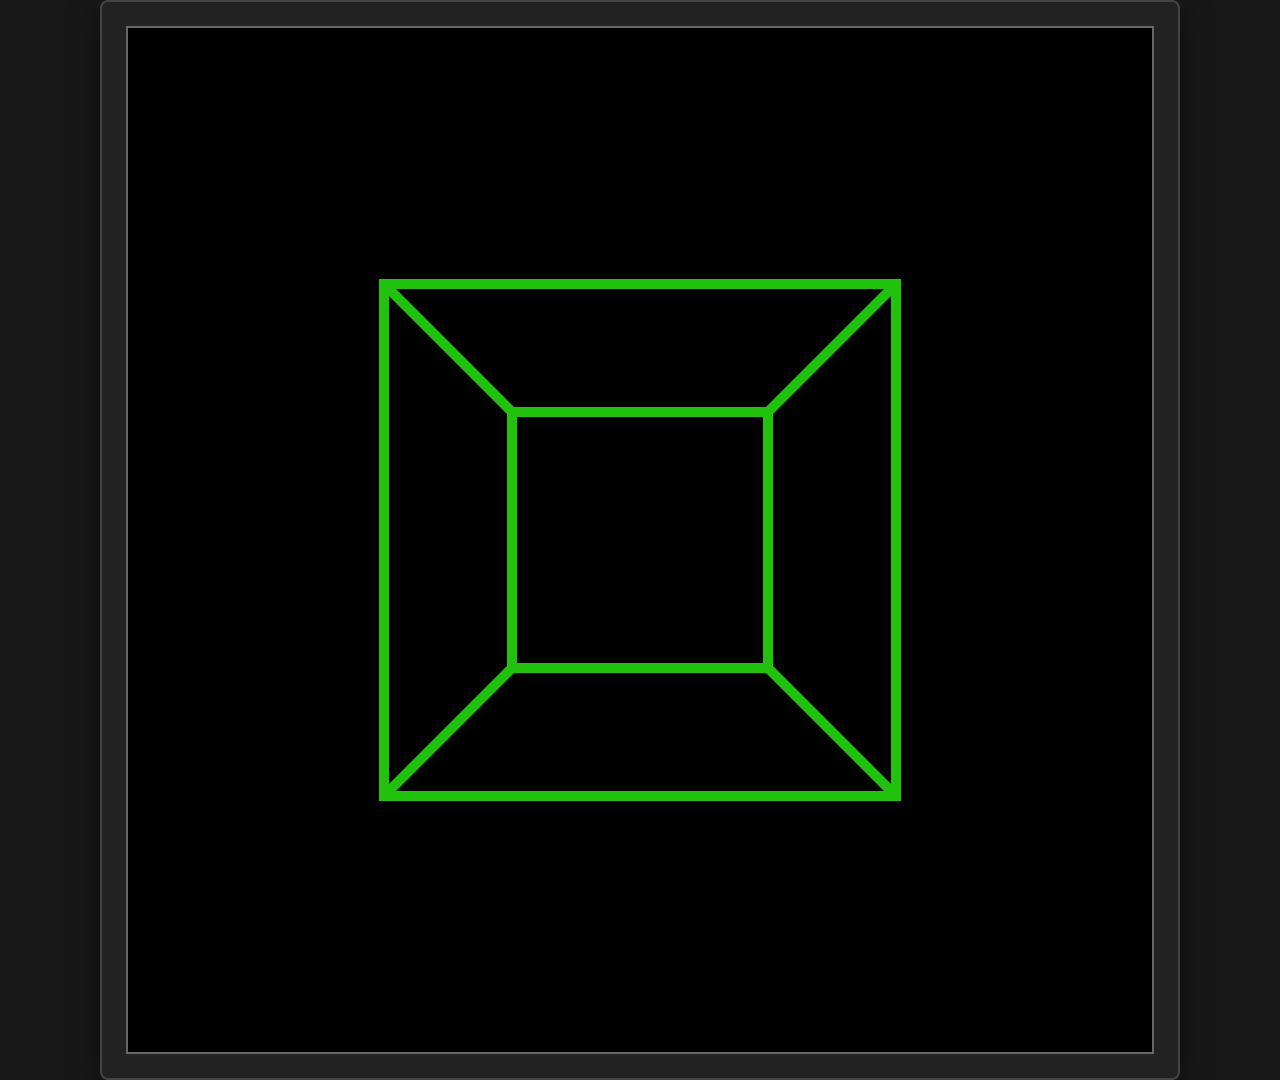
==== public/main_page.html @ 079436c6 "there you have it, a cube!" ====
<!DOCTYPE html>
<html lang="en">

<head>
    <meta charset="UTF-8">
    <meta name="viewport" content="width=device-width, initial-scale=1.0">

    <title>Wireframe Renderer</title>

    <style>
        body {
            margin: 0;
            min-height: 100vh;

            display: flex;
            justify-content: center;
            align-items: center;

            background: #181818;

            font-family: monospace;
        }

        .container {
            padding: 24px;

            background: #222;
            border: 2px solid #444;
            border-radius: 8px;

            box-shadow: 0 8px 30px rgba(0, 0, 0, 0.5);
        }

        canvas {
            display: block;

            background: #000;

            border: 2px solid #666;

            image-rendering: pixelated;
        }
    </style>
</head>

<body>

    <div class="container">
        <canvas id="canvas" width="512" height="512"></canvas>
    </div>

    <script src="renderer.js"></script>
    <script src="renderer_interface.js"></script>

</body>

</html>
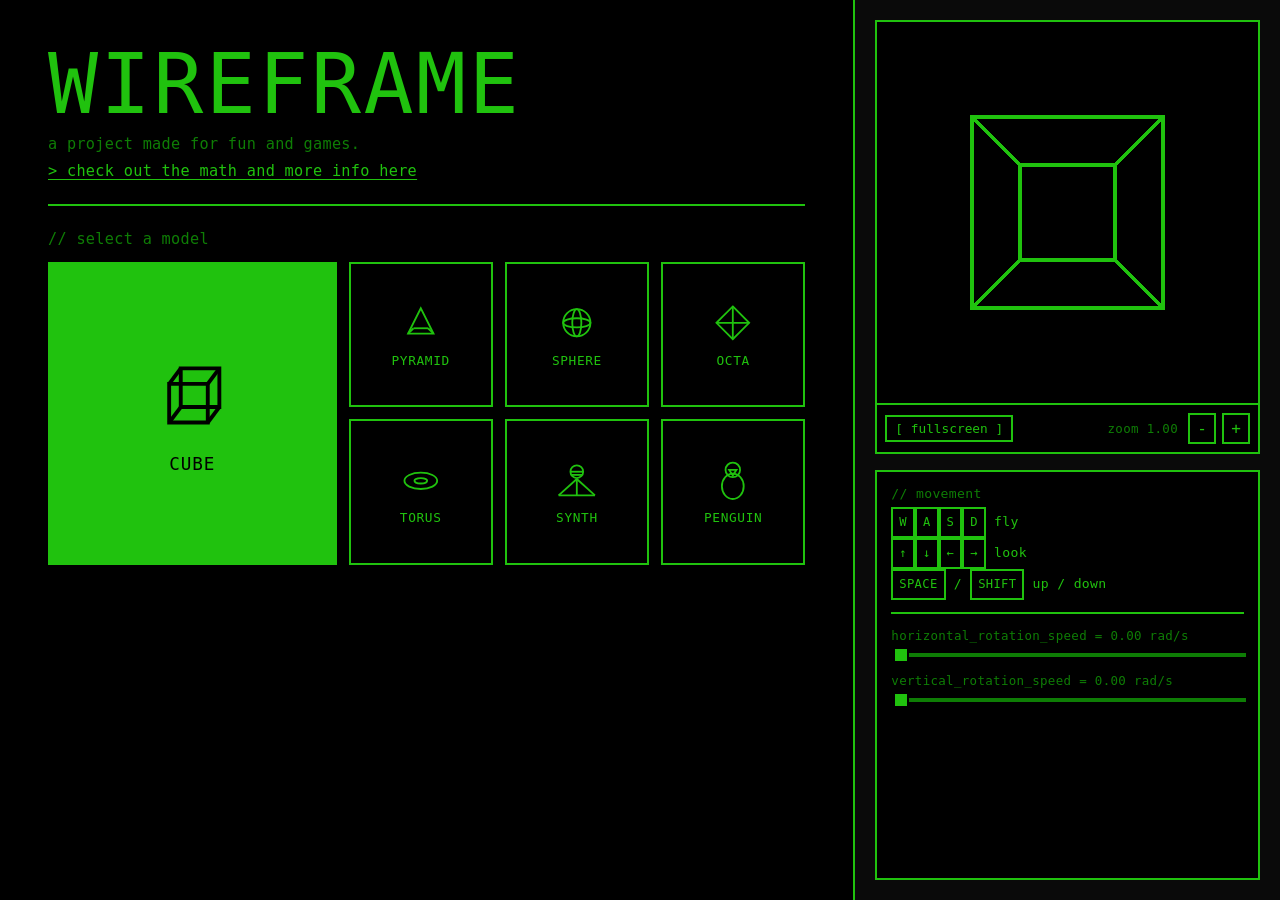
==== commit 7d12b10b: "redesigned main page, thank you mr claude!" ====
--- a/public/main_page.html
+++ b/public/main_page.html
@@ -4,50 +4,175 @@
 <head>
     <meta charset="UTF-8">
     <meta name="viewport" content="width=device-width, initial-scale=1.0">
-
     <title>Wireframe Renderer</title>
 
-    <style>
-        body {
-            margin: 0;
-            min-height: 100vh;
-
-            display: flex;
-            justify-content: center;
-            align-items: center;
-
-            background: #181818;
-
-            font-family: monospace;
-        }
-
-        .container {
-            padding: 24px;
-
-            background: #222;
-            border: 2px solid #444;
-            border-radius: 8px;
-
-            box-shadow: 0 8px 30px rgba(0, 0, 0, 0.5);
-        }
-
-        canvas {
-            display: block;
-
-            background: #000;
-
-            border: 2px solid #666;
-
-            image-rendering: pixelated;
-        }
-    </style>
+    <link rel="stylesheet" href="style.css">
 </head>
 
 <body>
 
-    <div class="container">
-        <canvas id="canvas" width="512" height="512"></canvas>
+    <div class="app">
+
+        <!-- ============================================ -->
+        <!-- INFO COLUMN (~2/3 width)                      -->
+        <!-- ============================================ -->
+
+        <section class="info">
+
+            <header class="brand">
+                <h1 class="brand__title">WIREFRAME</h1>
+                <p class="brand__byline">a project made for fun and games.</p>
+                <a class="brand__link" href="#" target="_blank" rel="noopener noreferrer">
+                    &gt; check out the math and more info here
+                </a>
+            </header>
+
+            <div class="rule"></div>
+
+            <nav class="gallery" aria-label="Model selector">
+
+                <p class="gallery__label">// select a model</p>
+
+                <div class="gallery__grid" id="gallery">
+
+                    <button class="gallery__item gallery__item--big is-active" data-model-id="0" data-model-name="CUBE">
+                        <svg class="gallery__icon" viewBox="0 0 48 48" fill="none" stroke="currentColor"
+                            stroke-width="2">
+                            <polygon points="12,16 32,16 32,36 12,36" />
+                            <polygon points="18,8 38,8 38,28 18,28" />
+                            <line x1="12" y1="16" x2="18" y2="8" />
+                            <line x1="32" y1="16" x2="38" y2="8" />
+                            <line x1="32" y1="36" x2="38" y2="28" />
+                            <line x1="12" y1="36" x2="18" y2="28" />
+                        </svg>
+                        <span class="gallery__caption">CUBE</span>
+                    </button>
+
+                    <button class="gallery__item" data-model-id="1" data-model-name="PYRAMID">
+                        <svg class="gallery__icon" viewBox="0 0 48 48" fill="none" stroke="currentColor"
+                            stroke-width="2">
+                            <polygon points="24,8 10,36 38,36" />
+                            <line x1="16" y1="30" x2="32" y2="30" />
+                            <line x1="10" y1="36" x2="16" y2="30" />
+                            <line x1="38" y1="36" x2="32" y2="30" />
+                        </svg>
+                        <span class="gallery__caption">PYRAMID</span>
+                    </button>
+
+                    <button class="gallery__item" data-model-id="2" data-model-name="SPHERE">
+                        <svg class="gallery__icon" viewBox="0 0 48 48" fill="none" stroke="currentColor"
+                            stroke-width="2">
+                            <circle cx="24" cy="24" r="15" />
+                            <ellipse cx="24" cy="24" rx="15" ry="5" />
+                            <ellipse cx="24" cy="24" rx="5" ry="15" />
+                        </svg>
+                        <span class="gallery__caption">SPHERE</span>
+                    </button>
+
+                    <button class="gallery__item" data-model-id="3" data-model-name="OCTAHEDRON">
+                        <svg class="gallery__icon" viewBox="0 0 48 48" fill="none" stroke="currentColor"
+                            stroke-width="2">
+                            <polygon points="24,6 42,24 24,42 6,24" />
+                            <line x1="6" y1="24" x2="42" y2="24" />
+                            <line x1="24" y1="6" x2="24" y2="42" />
+                        </svg>
+                        <span class="gallery__caption">OCTA</span>
+                    </button>
+
+                    <button class="gallery__item" data-model-id="4" data-model-name="TORUS">
+                        <svg class="gallery__icon" viewBox="0 0 48 48" fill="none" stroke="currentColor"
+                            stroke-width="2">
+                            <ellipse cx="24" cy="24" rx="18" ry="9" />
+                            <ellipse cx="24" cy="24" rx="7" ry="3" />
+                        </svg>
+                        <span class="gallery__caption">TORUS</span>
+                    </button>
+
+                    <button class="gallery__item" data-model-id="5" data-model-name="SYNTHSCAPE">
+                        <svg class="gallery__icon" viewBox="0 0 48 48" fill="none" stroke="currentColor"
+                            stroke-width="2">
+                            <circle cx="24" cy="14" r="7" />
+                            <line x1="17" y1="14" x2="31" y2="14" />
+                            <line x1="18.3" y1="17.5" x2="29.7" y2="17.5" />
+                            <line x1="24" y1="22" x2="24" y2="40" />
+                            <line x1="4" y1="40" x2="24" y2="22" />
+                            <line x1="44" y1="40" x2="24" y2="22" />
+                            <line x1="4" y1="40" x2="44" y2="40" />
+                        </svg>
+                        <span class="gallery__caption">SYNTH</span>
+                    </button>
+
+                    <button class="gallery__item" data-model-id="6" data-model-name="PENGUIN">
+                        <svg class="gallery__icon" viewBox="0 0 48 48" fill="none" stroke="currentColor"
+                            stroke-width="2">
+                            <ellipse cx="24" cy="30" rx="12" ry="14" />
+                            <circle cx="24" cy="12" r="8" />
+                            <polygon points="20,12 28,12 24,18" />
+                        </svg>
+                        <span class="gallery__caption">PENGUIN</span>
+                    </button>
+
+                </div>
+
+            </nav>
+
+        </section>
+
+        <!-- ============================================ -->
+        <!-- SIMULATION COLUMN (~1/3 width)                -->
+        <!-- top half: viewport. bottom half: controls     -->
+        <!-- ============================================ -->
+
+        <section class="simulation">
+
+            <div class="viewport__frame" id="viewportFrame">
+
+                <canvas id="canvas" width="1024" height="1024"></canvas>
+
+                <div class="viewport__bar">
+                    <button id="fullscreenToggle" class="viewport__btn">[ fullscreen ]</button>
+                    <div class="viewport__zoom">
+                        <span class="viewport__zoom-label">zoom <span id="zoomValue">1.00</span></span>
+                        <button id="zoomOut" class="viewport__btn viewport__btn--icon" aria-label="Zoom out">-</button>
+                        <button id="zoomIn" class="viewport__btn viewport__btn--icon" aria-label="Zoom in">+</button>
+                    </div>
+                </div>
+
+            </div>
+
+            <div class="controls">
+
+                <div class="controls__hint">
+                    <span class="controls__hint-label">// movement</span>
+                    <span class="controls__hint-keys">
+                        <kbd>W</kbd><kbd>A</kbd><kbd>S</kbd><kbd>D</kbd> fly
+                        <br>
+                        <kbd>&uarr;</kbd><kbd>&darr;</kbd><kbd>&larr;</kbd><kbd>&rarr;</kbd> look
+                        <br>
+                        <kbd>SPACE</kbd> / <kbd>SHIFT</kbd> up / down
+                    </span>
+                </div>
+
+                <div class="controls__slider">
+                    <label for="rotHorizontal">horizontal_rotation_speed = <span id="rotHorizontalValue">0.00</span>
+                        rad/s</label>
+                    <input type="range" id="rotHorizontal" min="0" max="5" step="0.01" value="0">
+                </div>
+
+                <div class="controls__slider">
+                    <label for="rotVertical">vertical_rotation_speed = <span id="rotVerticalValue">0.00</span>
+                        rad/s</label>
+                    <input type="range" id="rotVertical" min="0" max="5" step="0.01" value="0">
+                </div>
+
+            </div>
+
+        </section>
+
     </div>
+
+    <!-- fullscreen overlay target - populated by JS, empty until toggled -->
+    <div class="fullscreen-overlay" id="fullscreenOverlay"></div>
 
     <script src="renderer.js"></script>
     <script src="renderer_interface.js"></script>
--- a/public/style.css
+++ b/public/style.css
@@ -0,0 +1,437 @@
+/* ====================================================
+   FONT
+   ==================================================== */
+
+@font-face {
+    font-family: 'VCR OSD Mono';
+    src: url('vcr.ttf') format('truetype');
+    font-weight: normal;
+    font-style: normal;
+}
+
+/* ====================================================
+   TOKENS
+   ==================================================== */
+
+:root {
+    --bg-page: #000000;
+    --bg-panel: #0a0a0a;
+    --bg-inset: #000000;
+
+    --green: #20C20E;
+    --border: #20C20E;
+
+    --text: #20C20E;
+    --text-muted: #0e7d05;
+
+    --mono: 'VCR OSD Mono', ui-monospace, 'SF Mono', Consolas, monospace;
+}
+
+/* ====================================================
+   RESET / BASE - locked to viewport, no page scroll
+   ==================================================== */
+
+* {
+    box-sizing: border-box;
+}
+
+html, body {
+    margin: 0;
+    padding: 0;
+    height: 100%;
+    overflow: hidden;
+}
+
+body {
+    background: var(--bg-page);
+    color: var(--text);
+    font-family: var(--mono);
+    letter-spacing: 0.02em;
+}
+
+a {
+    color: inherit;
+}
+
+button {
+    font-family: inherit;
+    cursor: pointer;
+}
+
+:focus-visible {
+    outline: 2px solid var(--green);
+    outline-offset: 2px;
+}
+
+/* ====================================================
+   LAYOUT: info column ~2/3, simulation column ~1/3
+   fixed to viewport height - nothing scrolls or grows
+   ==================================================== */
+
+.app {
+    display: grid;
+    grid-template-columns: 2fr 1fr;
+    height: 100vh;
+    width: 100vw;
+    overflow: hidden;
+}
+
+@media (max-width: 900px) {
+    .app {
+        grid-template-columns: 1fr;
+        height: auto;
+        overflow: auto;
+    }
+
+    html, body {
+        overflow: auto;
+    }
+}
+
+/* ====================================================
+   INFO COLUMN
+   ==================================================== */
+
+.info {
+    padding: 48px;
+    display: flex;
+    flex-direction: column;
+    gap: 24px;
+    min-width: 0;
+    overflow-y: auto;
+}
+
+@media (max-width: 900px) {
+    .info {
+        padding: 28px 20px;
+        order: 2;
+    }
+}
+
+/* --- brand / wordmark --- */
+
+.brand__title {
+    margin: 0 0 12px;
+    font-size: clamp(3rem, 6.5vw, 5.5rem);
+    font-weight: normal;
+    letter-spacing: 0.03em;
+    line-height: 0.9;
+    color: var(--green);
+}
+
+.brand__byline {
+    margin: 0 0 8px;
+    font-size: 0.95rem;
+    color: var(--text-muted);
+}
+
+.brand__link {
+    display: inline-block;
+    font-size: 0.95rem;
+    text-decoration: underline;
+    text-underline-offset: 3px;
+    color: var(--green);
+}
+
+/* --- divider --- */
+
+.rule {
+    height: 2px;
+    background: var(--green);
+}
+
+/* --- gallery: 1 big square + 3x2 small squares --- */
+
+.gallery__label {
+    margin: 0 0 14px;
+    font-size: 0.95rem;
+    color: var(--text-muted);
+}
+
+.gallery__grid {
+    display: grid;
+    grid-template-columns: 2fr 1fr 1fr 1fr;
+    grid-template-rows: 1fr 1fr;
+    grid-template-areas:
+        "cube a b c"
+        "cube d e f";
+    gap: 12px;
+    aspect-ratio: 2.5 / 1;
+}
+
+.gallery__item:nth-of-type(1) { grid-area: cube; }
+.gallery__item:nth-of-type(2) { grid-area: a; }
+.gallery__item:nth-of-type(3) { grid-area: b; }
+.gallery__item:nth-of-type(4) { grid-area: c; }
+.gallery__item:nth-of-type(5) { grid-area: d; }
+.gallery__item:nth-of-type(6) { grid-area: e; }
+.gallery__item:nth-of-type(7) { grid-area: f; }
+
+@media (max-width: 600px) {
+    .gallery__grid {
+        grid-template-columns: repeat(2, 1fr);
+        grid-template-areas: none;
+        aspect-ratio: auto;
+    }
+
+    .gallery__item:nth-of-type(n) {
+        grid-area: auto;
+    }
+
+    .gallery__item--big {
+        grid-column: span 2;
+        aspect-ratio: 2 / 1;
+    }
+}
+
+.gallery__item {
+    display: flex;
+    flex-direction: column;
+    align-items: center;
+    justify-content: center;
+    gap: 8px;
+    background: var(--bg-inset);
+    border: 2px solid var(--border);
+    border-radius: 0;
+    color: var(--text);
+    min-height: 0;
+    min-width: 0;
+}
+
+.gallery__item:hover {
+    background: #0a1f08;
+}
+
+.gallery__item.is-active {
+    background: var(--green);
+    border-color: var(--green);
+    color: #000000;
+}
+
+.gallery__icon {
+    width: 34%;
+    height: auto;
+    max-height: 40%;
+    flex-shrink: 1;
+}
+
+.gallery__item--big .gallery__icon {
+    max-height: 34%;
+}
+
+.gallery__caption {
+    font-size: 0.8rem;
+    letter-spacing: 0.05em;
+}
+
+.gallery__item--big .gallery__caption {
+    font-size: 1.1rem;
+}
+
+/* ====================================================
+   SIMULATION COLUMN
+   top half: viewport / bottom half: controls
+   ==================================================== */
+
+.simulation {
+    background: var(--bg-panel);
+    border-left: 2px solid var(--green);
+    padding: 20px;
+    display: flex;
+    flex-direction: column;
+    gap: 16px;
+    min-width: 0;
+    height: 100%;
+    overflow: hidden;
+}
+
+@media (max-width: 900px) {
+    .simulation {
+        border-left: none;
+        border-top: 2px solid var(--green);
+        order: 1;
+        height: auto;
+        overflow: visible;
+    }
+}
+
+/* --- top half: the viewport itself --- */
+
+.viewport__frame {
+    position: relative;
+    background: #000000;
+    border: 2px solid var(--green);
+    border-radius: 0;
+    padding: 0;
+    width: 100%;
+}
+
+canvas {
+    display: block;
+    width: 100%;
+    height: auto;
+    aspect-ratio: 1 / 1;
+    background: #000;
+    image-rendering: pixelated;
+    transform-origin: center center;
+}
+
+.viewport__bar {
+    display: flex;
+    align-items: center;
+    justify-content: space-between;
+    gap: 8px;
+    padding: 8px;
+    border-top: 2px solid var(--green);
+    background: #000000;
+}
+
+.viewport__btn {
+    background: #000000;
+    border: 2px solid var(--green);
+    border-radius: 0;
+    color: var(--green);
+    font-family: var(--mono);
+    font-size: 0.8rem;
+    padding: 4px 8px;
+}
+
+.viewport__btn:hover {
+    background: var(--green);
+    color: #000000;
+}
+
+.viewport__btn--icon {
+    width: 28px;
+    padding: 4px 0;
+    text-align: center;
+    font-size: 1rem;
+}
+
+.viewport__zoom {
+    display: flex;
+    align-items: center;
+    gap: 6px;
+}
+
+.viewport__zoom-label {
+    font-size: 0.78rem;
+    color: var(--text-muted);
+    white-space: nowrap;
+    margin-right: 4px;
+}
+
+/* --- bottom half: controls --- */
+
+.controls {
+    display: flex;
+    flex-direction: column;
+    gap: 14px;
+    padding: 14px;
+    background: #000000;
+    border: 2px solid var(--green);
+    border-radius: 0;
+    flex: 1;
+    min-height: 0;
+    overflow-y: auto;
+}
+
+.controls__hint {
+    display: flex;
+    flex-direction: column;
+    gap: 6px;
+    font-size: 0.82rem;
+    padding-bottom: 12px;
+    border-bottom: 2px solid var(--green);
+}
+
+.controls__hint-label {
+    color: var(--text-muted);
+}
+
+.controls__hint-keys {
+    color: var(--text);
+    line-height: 1.9;
+}
+
+kbd {
+    display: inline-block;
+    padding: 2px 6px;
+    background: #000000;
+    border: 2px solid var(--green);
+    border-radius: 0;
+    font-family: var(--mono);
+    font-size: 0.76rem;
+    color: var(--green);
+}
+
+.controls__slider {
+    display: flex;
+    flex-direction: column;
+    gap: 8px;
+}
+
+.controls__slider label {
+    font-size: 0.78rem;
+    color: var(--text-muted);
+    word-break: break-word;
+}
+
+.controls__slider input[type="range"] {
+    -webkit-appearance: none;
+    appearance: none;
+    width: 100%;
+    height: 4px;
+    background: var(--text-muted);
+    border-radius: 0;
+    outline: none;
+}
+
+.controls__slider input[type="range"]::-webkit-slider-thumb {
+    -webkit-appearance: none;
+    appearance: none;
+    width: 16px;
+    height: 16px;
+    border-radius: 0;
+    background: var(--green);
+    border: 2px solid #000000;
+    cursor: pointer;
+}
+
+.controls__slider input[type="range"]::-moz-range-thumb {
+    width: 16px;
+    height: 16px;
+    border-radius: 0;
+    background: var(--green);
+    border: 2px solid #000000;
+    cursor: pointer;
+}
+
+/* ====================================================
+   FULLSCREEN OVERLAY
+   ==================================================== */
+
+.fullscreen-overlay {
+    display: none;
+    position: fixed;
+    inset: 0;
+    z-index: 1000;
+    background: #000000;
+    align-items: center;
+    justify-content: center;
+}
+
+.fullscreen-overlay.is-active {
+    display: flex;
+}
+
+.fullscreen-overlay .viewport__frame {
+    width: min(90vw, 90vh);
+}
+
+@media (prefers-reduced-motion: reduce) {
+    * {
+        transition: none !important;
+        animation: none !important;
+    }
+}
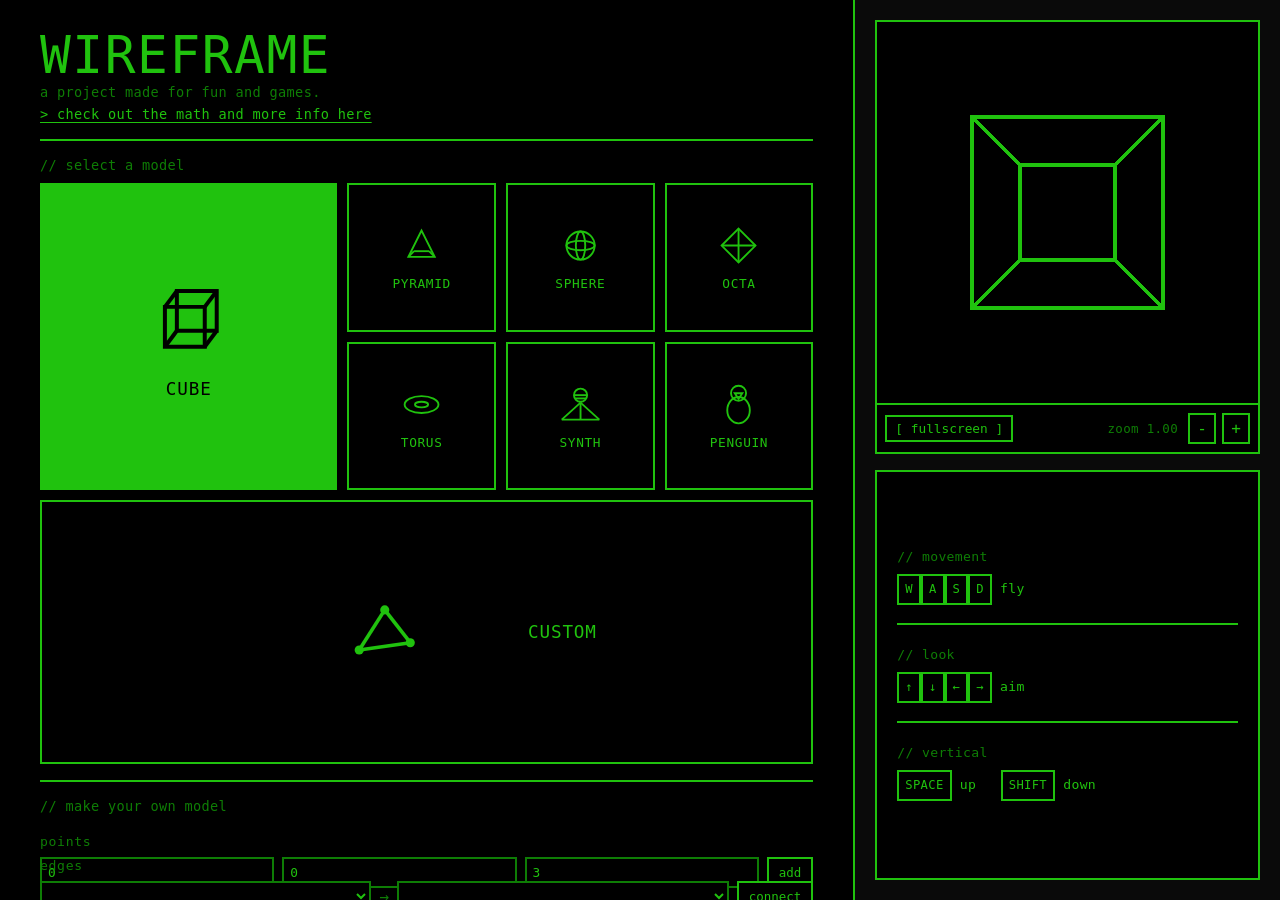
==== commit e2ed6885: "custom wireframe works, ty mr claude" ====
--- a/public/main_page.html
+++ b/public/main_page.html
@@ -112,9 +112,71 @@
                         <span class="gallery__caption">PENGUIN</span>
                     </button>
 
+                    <button class="gallery__item gallery__item--big" data-model-id="7" data-model-name="CUSTOM">
+                        <svg class="gallery__icon" viewBox="0 0 48 48" fill="none" stroke="currentColor"
+                            stroke-width="2">
+                            <line x1="10" y1="34" x2="24" y2="12" />
+                            <line x1="24" y1="12" x2="38" y2="30" />
+                            <line x1="10" y1="34" x2="38" y2="30" />
+                            <circle cx="10" cy="34" r="2.5" fill="currentColor" stroke="none" />
+                            <circle cx="24" cy="12" r="2.5" fill="currentColor" stroke="none" />
+                            <circle cx="38" cy="30" r="2.5" fill="currentColor" stroke="none" />
+                        </svg>
+                        <span class="gallery__caption">CUSTOM</span>
+                    </button>
+
                 </div>
 
             </nav>
+
+            <div class="rule"></div>
+
+            <section class="builder" aria-label="Custom model builder">
+
+                <p class="gallery__label">// make your own model</p>
+
+                <div class="builder__panel">
+
+                    <div class="builder__section">
+
+                        <div class="builder__section-head">
+                            <span class="builder__section-title">points</span>
+                        </div>
+
+                        <div class="builder__new-point">
+                            <input type="number" class="builder__coord" id="newPointX" step="0.1" value="0"
+                                aria-label="New point x coordinate" placeholder="x">
+                            <input type="number" class="builder__coord" id="newPointY" step="0.1" value="0"
+                                aria-label="New point y coordinate" placeholder="y">
+                            <input type="number" class="builder__coord" id="newPointZ" step="0.1" value="3"
+                                aria-label="New point z coordinate" placeholder="z">
+                            <button class="builder__add-btn" id="addPointBtn">add</button>
+                        </div>
+
+                        <div class="builder__list" id="pointList"></div>
+
+                    </div>
+
+                    <div class="builder__section">
+
+                        <div class="builder__section-head">
+                            <span class="builder__section-title">edges</span>
+                        </div>
+
+                        <div class="builder__edge-form">
+                            <select class="builder__select" id="edgeStartSelect" aria-label="Start vertex"></select>
+                            <span class="builder__edge-arrow">&rarr;</span>
+                            <select class="builder__select" id="edgeEndSelect" aria-label="End vertex"></select>
+                            <button class="builder__add-btn" id="connectBtn">connect</button>
+                        </div>
+
+                        <div class="builder__list" id="edgeList"></div>
+
+                    </div>
+
+                </div>
+
+            </section>
 
         </section>
 
@@ -146,23 +208,21 @@
                     <span class="controls__hint-label">// movement</span>
                     <span class="controls__hint-keys">
                         <kbd>W</kbd><kbd>A</kbd><kbd>S</kbd><kbd>D</kbd> fly
-                        <br>
-                        <kbd>&uarr;</kbd><kbd>&darr;</kbd><kbd>&larr;</kbd><kbd>&rarr;</kbd> look
-                        <br>
-                        <kbd>SPACE</kbd> / <kbd>SHIFT</kbd> up / down
                     </span>
                 </div>
 
-                <div class="controls__slider">
-                    <label for="rotHorizontal">horizontal_rotation_speed = <span id="rotHorizontalValue">0.00</span>
-                        rad/s</label>
-                    <input type="range" id="rotHorizontal" min="0" max="5" step="0.01" value="0">
-                </div>
-
-                <div class="controls__slider">
-                    <label for="rotVertical">vertical_rotation_speed = <span id="rotVerticalValue">0.00</span>
-                        rad/s</label>
-                    <input type="range" id="rotVertical" min="0" max="5" step="0.01" value="0">
+                <div class="controls__hint">
+                    <span class="controls__hint-label">// look</span>
+                    <span class="controls__hint-keys">
+                        <kbd>&uarr;</kbd><kbd>&darr;</kbd><kbd>&larr;</kbd><kbd>&rarr;</kbd> aim
+                    </span>
+                </div>
+
+                <div class="controls__hint controls__hint--last">
+                    <span class="controls__hint-label">// vertical</span>
+                    <span class="controls__hint-keys">
+                        <kbd>SPACE</kbd> up &nbsp; <kbd>SHIFT</kbd> down
+                    </span>
                 </div>
 
             </div>
--- a/public/style.css
+++ b/public/style.css
@@ -93,26 +93,34 @@
    ==================================================== */
 
 .info {
-    padding: 48px;
-    display: flex;
-    flex-direction: column;
-    gap: 24px;
+    padding: 32px 40px;
+    display: flex;
+    flex-direction: column;
+    gap: 16px;
     min-width: 0;
-    overflow-y: auto;
+    min-height: 0;
+    height: 100%;
+    overflow: hidden;
 }
 
 @media (max-width: 900px) {
     .info {
         padding: 28px 20px;
         order: 2;
+        height: auto;
+        overflow: visible;
     }
 }
 
 /* --- brand / wordmark --- */
 
+.brand {
+    flex: 0 0 auto;
+}
+
 .brand__title {
-    margin: 0 0 12px;
-    font-size: clamp(3rem, 6.5vw, 5.5rem);
+    margin: 0 0 6px;
+    font-size: clamp(2rem, 4vw, 3.2rem);
     font-weight: normal;
     letter-spacing: 0.03em;
     line-height: 0.9;
@@ -120,14 +128,14 @@
 }
 
 .brand__byline {
-    margin: 0 0 8px;
-    font-size: 0.95rem;
+    margin: 0 0 4px;
+    font-size: 0.85rem;
     color: var(--text-muted);
 }
 
 .brand__link {
     display: inline-block;
-    font-size: 0.95rem;
+    font-size: 0.85rem;
     text-decoration: underline;
     text-underline-offset: 3px;
     color: var(--green);
@@ -136,27 +144,32 @@
 /* --- divider --- */
 
 .rule {
+    flex: 0 0 auto;
     height: 2px;
     background: var(--green);
 }
 
-/* --- gallery: 1 big square + 3x2 small squares --- */
+/* --- gallery: 1 big square + 3x2 small squares + custom row --- */
+
+.gallery {
+    flex: 0 0 auto;
+}
 
 .gallery__label {
-    margin: 0 0 14px;
-    font-size: 0.95rem;
+    margin: 0 0 10px;
+    font-size: 0.85rem;
     color: var(--text-muted);
 }
 
 .gallery__grid {
     display: grid;
     grid-template-columns: 2fr 1fr 1fr 1fr;
-    grid-template-rows: 1fr 1fr;
+    grid-template-rows: 1fr 1fr auto;
     grid-template-areas:
         "cube a b c"
-        "cube d e f";
-    gap: 12px;
-    aspect-ratio: 2.5 / 1;
+        "cube d e f"
+        "custom custom custom custom";
+    gap: 10px;
 }
 
 .gallery__item:nth-of-type(1) { grid-area: cube; }
@@ -166,21 +179,44 @@
 .gallery__item:nth-of-type(5) { grid-area: d; }
 .gallery__item:nth-of-type(6) { grid-area: e; }
 .gallery__item:nth-of-type(7) { grid-area: f; }
+.gallery__item:nth-of-type(8) { grid-area: custom; }
+
+/* small squares keep a 1:1 shape - the grid rows then size themselves
+   off that, instead of needing a fixed-height container. */
+.gallery__item:nth-of-type(2),
+.gallery__item:nth-of-type(3),
+.gallery__item:nth-of-type(4),
+.gallery__item:nth-of-type(5),
+.gallery__item:nth-of-type(6),
+.gallery__item:nth-of-type(7) {
+    aspect-ratio: 1 / 1;
+}
+
+.gallery__item--big[data-model-id="7"] {
+    flex-direction: row;
+    min-height: 52px;
+    gap: 14px;
+}
 
 @media (max-width: 600px) {
     .gallery__grid {
         grid-template-columns: repeat(2, 1fr);
+        grid-template-rows: none;
         grid-template-areas: none;
-        aspect-ratio: auto;
     }
 
     .gallery__item:nth-of-type(n) {
         grid-area: auto;
+    }
+
+    .gallery__item {
+        aspect-ratio: 1 / 1;
     }
 
     .gallery__item--big {
         grid-column: span 2;
         aspect-ratio: 2 / 1;
+        flex-direction: column;
     }
 }
 
@@ -226,6 +262,172 @@
 
 .gallery__item--big .gallery__caption {
     font-size: 1.1rem;
+}
+
+/* ====================================================
+   BUILDER (make your own model)
+   ==================================================== */
+
+.builder {
+    display: flex;
+    flex-direction: column;
+    flex: 1 1 auto;
+    min-height: 0;
+    gap: 10px;
+}
+
+.builder__panel {
+    display: flex;
+    flex-direction: column;
+    flex: 1 1 auto;
+    min-height: 0;
+    gap: 14px;
+}
+
+.builder__section {
+    display: flex;
+    flex-direction: column;
+    flex: 1 1 0;
+    min-height: 0;
+    gap: 8px;
+}
+
+.builder__section-head {
+    display: flex;
+    align-items: center;
+    justify-content: space-between;
+    gap: 12px;
+}
+
+.builder__section-title {
+    font-size: 0.82rem;
+    color: var(--text-muted);
+    text-transform: lowercase;
+    letter-spacing: 0.05em;
+}
+
+.builder__new-point {
+    display: grid;
+    grid-template-columns: 1fr 1fr 1fr auto;
+    gap: 8px;
+}
+
+.builder__add-btn {
+    background: #000000;
+    border: 2px solid var(--green);
+    border-radius: 0;
+    color: var(--green);
+    font-family: var(--mono);
+    font-size: 0.78rem;
+    padding: 6px 10px;
+    white-space: nowrap;
+}
+
+.builder__add-btn:hover {
+    background: var(--green);
+    color: #000000;
+}
+
+.builder__list {
+    display: flex;
+    flex-direction: column;
+    gap: 6px;
+    flex: 1 1 auto;
+    min-height: 40px;
+    overflow-y: auto;
+}
+
+.builder__empty {
+    margin: 0;
+    padding: 10px 0;
+    font-size: 0.82rem;
+    color: var(--text-muted);
+}
+
+.builder__row {
+    display: grid;
+    grid-template-columns: auto 1fr 1fr 1fr auto;
+    align-items: center;
+    gap: 8px;
+    padding: 6px 8px;
+    background: var(--bg-inset);
+    border: 2px solid var(--border);
+    flex: 0 0 auto;
+}
+
+.builder__row-label {
+    font-size: 0.8rem;
+    color: var(--text-muted);
+    white-space: nowrap;
+}
+
+/* edge rows only have a label + delete button, so let the label span
+   the coordinate columns instead of leaving them empty */
+#edgeList .builder__row {
+    grid-template-columns: 1fr auto;
+}
+
+.builder__coord {
+    width: 100%;
+    min-width: 0;
+    background: #000000;
+    border: 2px solid var(--text-muted);
+    border-radius: 0;
+    color: var(--text);
+    font-family: var(--mono);
+    font-size: 0.8rem;
+    padding: 4px 6px;
+}
+
+.builder__coord:focus {
+    border-color: var(--green);
+}
+
+.builder__delete {
+    display: flex;
+    align-items: center;
+    justify-content: center;
+    width: 26px;
+    height: 26px;
+    background: #000000;
+    border: 2px solid var(--text-muted);
+    border-radius: 0;
+    color: var(--text-muted);
+    font-size: 1rem;
+    line-height: 1;
+    padding: 0;
+}
+
+.builder__delete:hover {
+    background: var(--green);
+    border-color: var(--green);
+    color: #000000;
+}
+
+.builder__edge-form {
+    display: flex;
+    align-items: center;
+    gap: 8px;
+}
+
+.builder__select {
+    flex: 1;
+    min-width: 0;
+    background: #000000;
+    border: 2px solid var(--text-muted);
+    border-radius: 0;
+    color: var(--text);
+    font-family: var(--mono);
+    font-size: 0.8rem;
+    padding: 5px 6px;
+}
+
+.builder__select:focus {
+    border-color: var(--green);
+}
+
+.builder__edge-arrow {
+    color: var(--text-muted);
 }
 
 /* ====================================================
@@ -264,12 +466,19 @@
     border-radius: 0;
     padding: 0;
     width: 100%;
+    flex: 0 1 auto;
+    min-height: 0;
+    display: flex;
+    flex-direction: column;
+    align-items: center;
 }
 
 canvas {
     display: block;
-    width: 100%;
+    width: auto;
     height: auto;
+    max-width: 100%;
+    max-height: 52vh;
     aspect-ratio: 1 / 1;
     background: #000;
     image-rendering: pixelated;
@@ -280,6 +489,7 @@
     display: flex;
     align-items: center;
     justify-content: space-between;
+    align-self: stretch;
     gap: 8px;
     padding: 8px;
     border-top: 2px solid var(--green);
@@ -326,8 +536,9 @@
 .controls {
     display: flex;
     flex-direction: column;
-    gap: 14px;
-    padding: 14px;
+    justify-content: center;
+    gap: 22px;
+    padding: 20px;
     background: #000000;
     border: 2px solid var(--green);
     border-radius: 0;
@@ -339,10 +550,15 @@
 .controls__hint {
     display: flex;
     flex-direction: column;
-    gap: 6px;
+    gap: 10px;
     font-size: 0.82rem;
-    padding-bottom: 12px;
+    padding-bottom: 18px;
     border-bottom: 2px solid var(--green);
+}
+
+.controls__hint--last {
+    padding-bottom: 0;
+    border-bottom: none;
 }
 
 .controls__hint-label {
@@ -363,48 +579,6 @@
     font-family: var(--mono);
     font-size: 0.76rem;
     color: var(--green);
-}
-
-.controls__slider {
-    display: flex;
-    flex-direction: column;
-    gap: 8px;
-}
-
-.controls__slider label {
-    font-size: 0.78rem;
-    color: var(--text-muted);
-    word-break: break-word;
-}
-
-.controls__slider input[type="range"] {
-    -webkit-appearance: none;
-    appearance: none;
-    width: 100%;
-    height: 4px;
-    background: var(--text-muted);
-    border-radius: 0;
-    outline: none;
-}
-
-.controls__slider input[type="range"]::-webkit-slider-thumb {
-    -webkit-appearance: none;
-    appearance: none;
-    width: 16px;
-    height: 16px;
-    border-radius: 0;
-    background: var(--green);
-    border: 2px solid #000000;
-    cursor: pointer;
-}
-
-.controls__slider input[type="range"]::-moz-range-thumb {
-    width: 16px;
-    height: 16px;
-    border-radius: 0;
-    background: var(--green);
-    border: 2px solid #000000;
-    cursor: pointer;
 }
 
 /* ====================================================
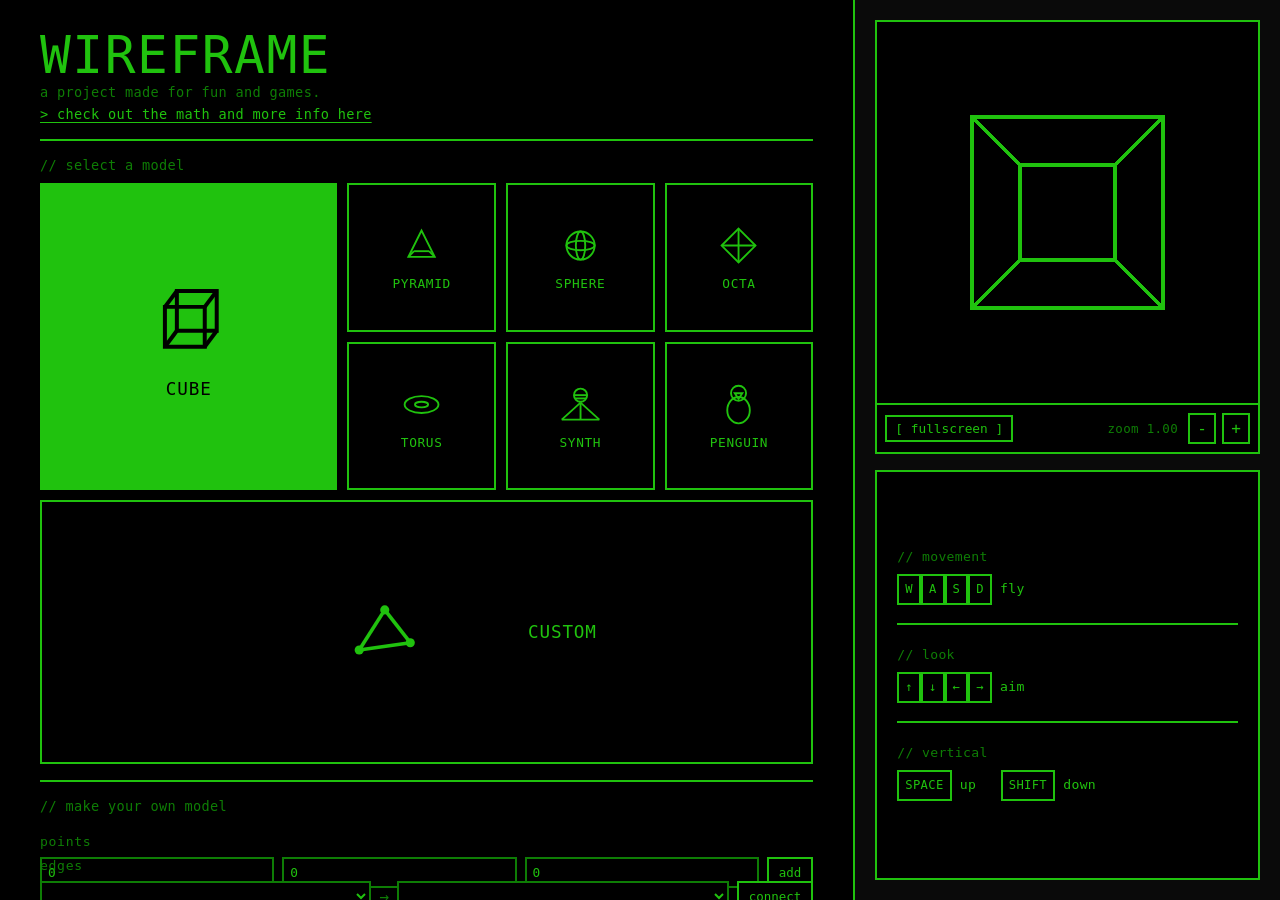
==== commit a0f42aea: "custom wireframe logic works generally, just gotta fix ui" ====
--- a/public/main_page.html
+++ b/public/main_page.html
@@ -148,7 +148,7 @@
                                 aria-label="New point x coordinate" placeholder="x">
                             <input type="number" class="builder__coord" id="newPointY" step="0.1" value="0"
                                 aria-label="New point y coordinate" placeholder="y">
-                            <input type="number" class="builder__coord" id="newPointZ" step="0.1" value="3"
+                            <input type="number" class="builder__coord" id="newPointZ" step="0.1" value="0"
                                 aria-label="New point z coordinate" placeholder="z">
                             <button class="builder__add-btn" id="addPointBtn">add</button>
                         </div>
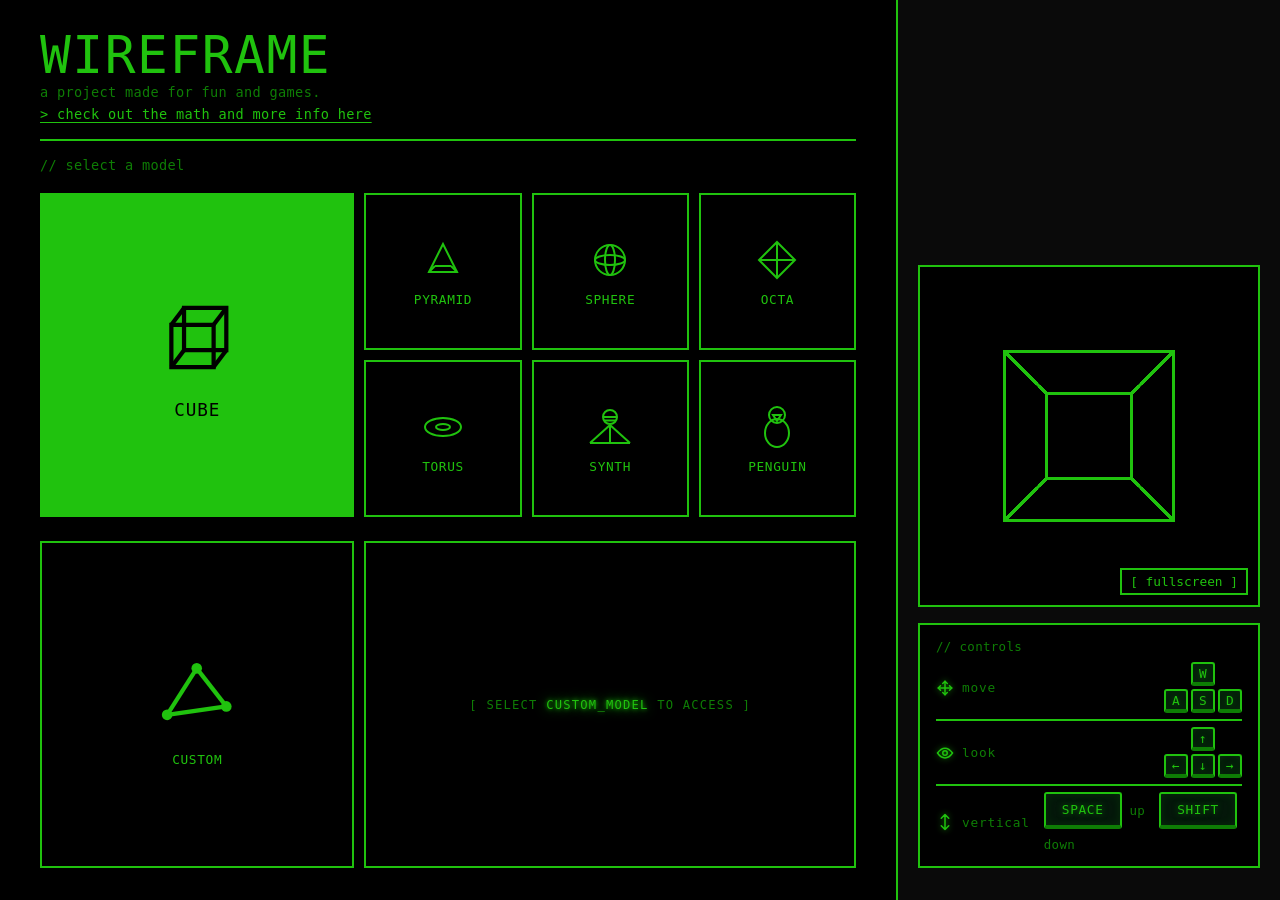
==== commit af27158a: "ui pretty much finished, only small tweaks" ====
--- a/public/main_page.html
+++ b/public/main_page.html
@@ -112,7 +112,7 @@
                         <span class="gallery__caption">PENGUIN</span>
                     </button>
 
-                    <button class="gallery__item gallery__item--big" data-model-id="7" data-model-name="CUSTOM">
+                    <button class="gallery__item" data-model-id="7" data-model-name="CUSTOM">
                         <svg class="gallery__icon" viewBox="0 0 48 48" fill="none" stroke="currentColor"
                             stroke-width="2">
                             <line x1="10" y1="34" x2="24" y2="12" />
@@ -125,58 +125,57 @@
                         <span class="gallery__caption">CUSTOM</span>
                     </button>
 
+                    <div class="gallery__panel" id="customPanel" aria-label="Custom model builder">
+
+                        <div class="gallery__panel-locked" id="panelLocked" aria-hidden="true">
+                            <span class="gallery__panel-locked-text">[ select
+                                <span class="gallery__panel-locked-accent">custom_model</span>
+                                to access ]</span>
+                        </div>
+
+                        <div class="gallery__panel-content" id="panelContent">
+
+                            <div class="gallery__panel-col">
+                                <div class="builder__section-head">
+                                    <span class="builder__section-title">points</span>
+                                </div>
+
+                                <div class="builder__new-point">
+                                    <input type="number" class="builder__coord" id="newPointX" step="0.1" value="0"
+                                        aria-label="New point x coordinate" placeholder="x">
+                                    <input type="number" class="builder__coord" id="newPointY" step="0.1" value="0"
+                                        aria-label="New point y coordinate" placeholder="y">
+                                    <input type="number" class="builder__coord" id="newPointZ" step="0.1" value="0"
+                                        aria-label="New point z coordinate" placeholder="z">
+                                    <button class="builder__add-btn" id="addPointBtn">add</button>
+                                </div>
+
+                                <div class="builder__list" id="pointList"></div>
+                            </div>
+
+                            <div class="gallery__panel-col">
+                                <div class="builder__section-head">
+                                    <span class="builder__section-title">edges</span>
+                                </div>
+
+                                <div class="builder__edge-form">
+                                    <select class="builder__select" id="edgeStartSelect"
+                                        aria-label="Start vertex"></select>
+                                    <span class="builder__edge-arrow">&rarr;</span>
+                                    <select class="builder__select" id="edgeEndSelect" aria-label="End vertex"></select>
+                                    <button class="builder__add-btn" id="connectBtn">connect</button>
+                                </div>
+
+                                <div class="builder__list" id="edgeList"></div>
+                            </div>
+
+                        </div>
+
+                    </div>
+
                 </div>
 
             </nav>
-
-            <div class="rule"></div>
-
-            <section class="builder" aria-label="Custom model builder">
-
-                <p class="gallery__label">// make your own model</p>
-
-                <div class="builder__panel">
-
-                    <div class="builder__section">
-
-                        <div class="builder__section-head">
-                            <span class="builder__section-title">points</span>
-                        </div>
-
-                        <div class="builder__new-point">
-                            <input type="number" class="builder__coord" id="newPointX" step="0.1" value="0"
-                                aria-label="New point x coordinate" placeholder="x">
-                            <input type="number" class="builder__coord" id="newPointY" step="0.1" value="0"
-                                aria-label="New point y coordinate" placeholder="y">
-                            <input type="number" class="builder__coord" id="newPointZ" step="0.1" value="0"
-                                aria-label="New point z coordinate" placeholder="z">
-                            <button class="builder__add-btn" id="addPointBtn">add</button>
-                        </div>
-
-                        <div class="builder__list" id="pointList"></div>
-
-                    </div>
-
-                    <div class="builder__section">
-
-                        <div class="builder__section-head">
-                            <span class="builder__section-title">edges</span>
-                        </div>
-
-                        <div class="builder__edge-form">
-                            <select class="builder__select" id="edgeStartSelect" aria-label="Start vertex"></select>
-                            <span class="builder__edge-arrow">&rarr;</span>
-                            <select class="builder__select" id="edgeEndSelect" aria-label="End vertex"></select>
-                            <button class="builder__add-btn" id="connectBtn">connect</button>
-                        </div>
-
-                        <div class="builder__list" id="edgeList"></div>
-
-                    </div>
-
-                </div>
-
-            </section>
 
         </section>
 
@@ -191,38 +190,70 @@
 
                 <canvas id="canvas" width="1024" height="1024"></canvas>
 
-                <div class="viewport__bar">
-                    <button id="fullscreenToggle" class="viewport__btn">[ fullscreen ]</button>
-                    <div class="viewport__zoom">
-                        <span class="viewport__zoom-label">zoom <span id="zoomValue">1.00</span></span>
-                        <button id="zoomOut" class="viewport__btn viewport__btn--icon" aria-label="Zoom out">-</button>
-                        <button id="zoomIn" class="viewport__btn viewport__btn--icon" aria-label="Zoom in">+</button>
-                    </div>
-                </div>
+                <button id="fullscreenToggle" class="viewport__btn viewport__btn--fullscreen">[ fullscreen ]</button>
 
             </div>
 
             <div class="controls">
 
-                <div class="controls__hint">
-                    <span class="controls__hint-label">// movement</span>
-                    <span class="controls__hint-keys">
-                        <kbd>W</kbd><kbd>A</kbd><kbd>S</kbd><kbd>D</kbd> fly
-                    </span>
-                </div>
-
-                <div class="controls__hint">
-                    <span class="controls__hint-label">// look</span>
-                    <span class="controls__hint-keys">
-                        <kbd>&uarr;</kbd><kbd>&darr;</kbd><kbd>&larr;</kbd><kbd>&rarr;</kbd> aim
-                    </span>
-                </div>
-
-                <div class="controls__hint controls__hint--last">
-                    <span class="controls__hint-label">// vertical</span>
-                    <span class="controls__hint-keys">
-                        <kbd>SPACE</kbd> up &nbsp; <kbd>SHIFT</kbd> down
-                    </span>
+                <p class="controls__title">// controls</p>
+
+                <div class="controls__section">
+                    <div class="controls__section-head">
+                        <svg class="controls__icon" viewBox="0 0 24 24" fill="none" stroke="currentColor"
+                            stroke-width="2">
+                            <path d="M12 3 L12 21 M3 12 L21 12" stroke-linecap="round" />
+                            <path
+                                d="M12 3 L9 6 M12 3 L15 6 M12 21 L9 18 M12 21 L15 18 M3 12 L6 9 M3 12 L6 15 M21 12 L18 9 M21 12 L18 15"
+                                stroke-linecap="round" stroke-linejoin="round" />
+                        </svg>
+                        <span class="controls__section-title">move</span>
+                    </div>
+                    <div class="controls__keypad">
+                        <span class="controls__key-slot"></span>
+                        <kbd class="controls__key">W</kbd>
+                        <span class="controls__key-slot"></span>
+                        <kbd class="controls__key">A</kbd>
+                        <kbd class="controls__key">S</kbd>
+                        <kbd class="controls__key">D</kbd>
+                    </div>
+                </div>
+
+                <div class="controls__section">
+                    <div class="controls__section-head">
+                        <svg class="controls__icon" viewBox="0 0 24 24" fill="none" stroke="currentColor"
+                            stroke-width="2">
+                            <path
+                                d="M2 12 C2 12 6.5 5.5 12 5.5 C17.5 5.5 22 12 22 12 C22 12 17.5 18.5 12 18.5 C6.5 18.5 2 12 2 12 Z" />
+                            <circle cx="12" cy="12" r="3" />
+                        </svg>
+                        <span class="controls__section-title">look</span>
+                    </div>
+                    <div class="controls__keypad">
+                        <span class="controls__key-slot"></span>
+                        <kbd class="controls__key">&uarr;</kbd>
+                        <span class="controls__key-slot"></span>
+                        <kbd class="controls__key">&larr;</kbd>
+                        <kbd class="controls__key">&darr;</kbd>
+                        <kbd class="controls__key">&rarr;</kbd>
+                    </div>
+                </div>
+
+                <div class="controls__section controls__section--last">
+                    <div class="controls__section-head">
+                        <svg class="controls__icon" viewBox="0 0 24 24" fill="none" stroke="currentColor"
+                            stroke-width="2">
+                            <path d="M12 2 L12 22 M7 7 L12 2 L17 7 M7 17 L12 22 L17 17" stroke-linecap="round"
+                                stroke-linejoin="round" />
+                        </svg>
+                        <span class="controls__section-title">vertical</span>
+                    </div>
+                    <div class="controls__row">
+                        <kbd class="controls__key controls__key--wide">SPACE</kbd>
+                        <span class="controls__row-label">up</span>
+                        <kbd class="controls__key controls__key--wide">SHIFT</kbd>
+                        <span class="controls__row-label">down</span>
+                    </div>
                 </div>
 
             </div>
@@ -231,8 +262,30 @@
 
     </div>
 
-    <!-- fullscreen overlay target - populated by JS, empty until toggled -->
-    <div class="fullscreen-overlay" id="fullscreenOverlay"></div>
+    <!-- fullscreen overlay target - viewport frame gets moved in by JS,
+         the guide below is static and just rides along with .is-active -->
+    <div class="fullscreen-overlay" id="fullscreenOverlay">
+
+        <div class="fullscreen-guide">
+            <div class="fullscreen-guide__row">
+                <kbd>W</kbd><kbd>A</kbd><kbd>S</kbd><kbd>D</kbd>
+                <span class="fullscreen-guide__label">move</span>
+            </div>
+            <div class="fullscreen-guide__row">
+                <kbd>&uarr;</kbd><kbd>&darr;</kbd><kbd>&larr;</kbd><kbd>&rarr;</kbd>
+                <span class="fullscreen-guide__label">look</span>
+            </div>
+            <div class="fullscreen-guide__row">
+                <kbd>SPACE</kbd>
+                <span class="fullscreen-guide__label">up</span>
+            </div>
+            <div class="fullscreen-guide__row">
+                <kbd>SHIFT</kbd>
+                <span class="fullscreen-guide__label">down</span>
+            </div>
+        </div>
+
+    </div>
 
     <script src="renderer.js"></script>
     <script src="renderer_interface.js"></script>
--- a/public/style.css
+++ b/public/style.css
@@ -70,7 +70,7 @@
 
 .app {
     display: grid;
-    grid-template-columns: 2fr 1fr;
+    grid-template-columns: 7fr 3fr;
     height: 100vh;
     width: 100vw;
     overflow: hidden;
@@ -152,7 +152,11 @@
 /* --- gallery: 1 big square + 3x2 small squares + custom row --- */
 
 .gallery {
-    flex: 0 0 auto;
+    flex: 1 1 auto;
+    display: flex;
+    flex-direction: column;
+    gap: 10px;
+    min-height: 0;
 }
 
 .gallery__label {
@@ -164,12 +168,14 @@
 .gallery__grid {
     display: grid;
     grid-template-columns: 2fr 1fr 1fr 1fr;
-    grid-template-rows: 1fr 1fr auto;
+    grid-template-rows: auto auto 1fr;
     grid-template-areas:
         "cube a b c"
         "cube d e f"
-        "custom custom custom custom";
+        "custom panel panel panel";
     gap: 10px;
+    flex: 1 1 auto;
+    min-height: 0;
 }
 
 .gallery__item:nth-of-type(1) { grid-area: cube; }
@@ -179,7 +185,7 @@
 .gallery__item:nth-of-type(5) { grid-area: d; }
 .gallery__item:nth-of-type(6) { grid-area: e; }
 .gallery__item:nth-of-type(7) { grid-area: f; }
-.gallery__item:nth-of-type(8) { grid-area: custom; }
+.gallery__item:nth-of-type(8) { grid-area: custom; margin-top: 14px; }
 
 /* small squares keep a 1:1 shape - the grid rows then size themselves
    off that, instead of needing a fixed-height container. */
@@ -192,10 +198,13 @@
     aspect-ratio: 1 / 1;
 }
 
-.gallery__item--big[data-model-id="7"] {
-    flex-direction: row;
-    min-height: 52px;
-    gap: 14px;
+/* the bottom row (TORUS, SYNTHSCAPE, PENGUIN) would otherwise center
+   vertically in its grid row - pin it to the bottom so it lines up
+   with the CUBE button's bottom edge */
+.gallery__item:nth-of-type(5),
+.gallery__item:nth-of-type(6),
+.gallery__item:nth-of-type(7) {
+    align-self: end;
 }
 
 @media (max-width: 600px) {
@@ -216,6 +225,11 @@
     .gallery__item--big {
         grid-column: span 2;
         aspect-ratio: 2 / 1;
+        flex-direction: column;
+    }
+
+    .gallery__panel {
+        grid-column: span 2;
         flex-direction: column;
     }
 }
@@ -242,6 +256,108 @@
     background: var(--green);
     border-color: var(--green);
     color: #000000;
+}
+
+/* --- compact points/edges panel, sits beside the CUSTOM tile --- */
+
+.gallery__panel {
+    grid-area: panel;
+    position: relative;
+    display: flex;
+    min-width: 0;
+    min-height: 0;
+    margin-top: 14px;
+    background: var(--bg-inset);
+    border: 2px solid var(--border);
+    padding: 8px 10px;
+}
+
+.gallery__panel-locked {
+    position: absolute;
+    inset: 0;
+    display: flex;
+    align-items: center;
+    justify-content: center;
+    text-align: center;
+    padding: 10px;
+}
+
+.gallery__panel.is-unlocked .gallery__panel-locked {
+    display: none;
+}
+
+.gallery__panel-locked-text {
+    font-size: 0.76rem;
+    letter-spacing: 0.1em;
+    text-transform: uppercase;
+    color: var(--text-muted);
+    animation: panel-locked-flicker 2.6s ease-in-out infinite;
+}
+
+.gallery__panel-locked-accent {
+    color: var(--green);
+    text-shadow: 0 0 4px var(--green), 0 0 12px var(--green);
+}
+
+@keyframes panel-locked-flicker {
+    0%, 100% { opacity: 0.7; }
+    50% { opacity: 1; }
+}
+
+.gallery__panel-content {
+    display: none;
+    flex: 1 1 auto;
+    gap: 12px;
+    min-width: 0;
+    min-height: 0;
+}
+
+.gallery__panel.is-unlocked .gallery__panel-content {
+    display: flex;
+}
+
+.gallery__panel-col {
+    display: flex;
+    flex-direction: column;
+    flex: 1 1 0;
+    min-width: 0;
+    min-height: 0;
+    gap: 6px;
+}
+
+.gallery__panel .builder__section-title {
+    font-size: 0.7rem;
+}
+
+.gallery__panel .builder__new-point {
+    gap: 4px;
+}
+
+.gallery__panel .builder__coord,
+.gallery__panel .builder__select {
+    font-size: 0.68rem;
+    padding: 3px 4px;
+}
+
+.gallery__panel .builder__add-btn {
+    font-size: 0.66rem;
+    padding: 3px 6px;
+}
+
+.gallery__panel .builder__row {
+    padding: 4px 6px;
+    gap: 6px;
+}
+
+.gallery__panel .builder__list {
+    flex: 1 1 auto;
+    min-height: 0;
+}
+
+.gallery__panel .builder__delete {
+    width: 20px;
+    height: 20px;
+    font-size: 0.85rem;
 }
 
 .gallery__icon {
@@ -438,9 +554,10 @@
 .simulation {
     background: var(--bg-panel);
     border-left: 2px solid var(--green);
-    padding: 20px;
-    display: flex;
-    flex-direction: column;
+    padding: 32px 20px;
+    display: flex;
+    flex-direction: column;
+    justify-content: flex-end;
     gap: 16px;
     min-width: 0;
     height: 100%;
@@ -464,36 +581,18 @@
     background: #000000;
     border: 2px solid var(--green);
     border-radius: 0;
-    padding: 0;
-    width: 100%;
-    flex: 0 1 auto;
-    min-height: 0;
-    display: flex;
-    flex-direction: column;
-    align-items: center;
+    width: min(100%, 46vh);
+    aspect-ratio: 1 / 1;
+    flex: 0 0 auto;
+    align-self: center;
 }
 
 canvas {
     display: block;
-    width: auto;
-    height: auto;
-    max-width: 100%;
-    max-height: 52vh;
-    aspect-ratio: 1 / 1;
+    width: 100%;
+    height: 100%;
     background: #000;
     image-rendering: pixelated;
-    transform-origin: center center;
-}
-
-.viewport__bar {
-    display: flex;
-    align-items: center;
-    justify-content: space-between;
-    align-self: stretch;
-    gap: 8px;
-    padding: 8px;
-    border-top: 2px solid var(--green);
-    background: #000000;
 }
 
 .viewport__btn {
@@ -511,74 +610,126 @@
     color: #000000;
 }
 
-.viewport__btn--icon {
-    width: 28px;
-    padding: 4px 0;
-    text-align: center;
-    font-size: 1rem;
-}
-
-.viewport__zoom {
-    display: flex;
-    align-items: center;
+.viewport__btn--fullscreen {
+    position: absolute;
+    bottom: 10px;
+    right: 10px;
+}
+
+/* --- bottom half: controls --- */
+
+.controls {
+    display: flex;
+    flex-direction: column;
+    justify-content: center;
     gap: 6px;
-}
-
-.viewport__zoom-label {
-    font-size: 0.78rem;
-    color: var(--text-muted);
-    white-space: nowrap;
-    margin-right: 4px;
-}
-
-/* --- bottom half: controls --- */
-
-.controls {
-    display: flex;
-    flex-direction: column;
-    justify-content: center;
-    gap: 22px;
-    padding: 20px;
+    padding: 14px 16px;
     background: #000000;
     border: 2px solid var(--green);
     border-radius: 0;
-    flex: 1;
+    flex: 0 0 auto;
     min-height: 0;
     overflow-y: auto;
-}
-
-.controls__hint {
-    display: flex;
-    flex-direction: column;
-    gap: 10px;
-    font-size: 0.82rem;
-    padding-bottom: 18px;
+    width: min(100%, 46vh);
+    align-self: center;
+}
+
+.controls__title {
+    margin: 0 0 2px;
+    font-size: 0.78rem;
+    color: var(--text-muted);
+}
+
+.controls__section {
+    display: flex;
+    align-items: center;
+    justify-content: space-between;
+    gap: 14px;
+    padding-bottom: 6px;
     border-bottom: 2px solid var(--green);
 }
 
-.controls__hint--last {
+.controls__section--last {
     padding-bottom: 0;
     border-bottom: none;
 }
 
-.controls__hint-label {
-    color: var(--text-muted);
-}
-
-.controls__hint-keys {
-    color: var(--text);
-    line-height: 1.9;
-}
-
-kbd {
-    display: inline-block;
-    padding: 2px 6px;
-    background: #000000;
+.controls__section-head {
+    display: flex;
+    align-items: center;
+    gap: 8px;
+    flex: 0 0 auto;
+    min-width: 66px;
+}
+
+.controls__icon {
+    width: 18px;
+    height: 18px;
+    flex-shrink: 0;
+    color: var(--green);
+    filter: drop-shadow(0 0 3px rgba(32, 194, 14, 0.6));
+}
+
+.controls__section-title {
+    font-size: 0.8rem;
+    color: var(--text-muted);
+    text-transform: lowercase;
+    letter-spacing: 0.06em;
+}
+
+.controls__keypad {
+    display: grid;
+    grid-template-columns: repeat(3, 24px);
+    grid-auto-rows: 24px;
+    gap: 3px;
+}
+
+.controls__key-slot {
+    width: 24px;
+    height: 24px;
+}
+
+.controls__row {
+    display: flex;
+    align-items: center;
+    gap: 8px;
+    flex-wrap: wrap;
+}
+
+.controls__row-label {
+    font-size: 0.78rem;
+    color: var(--text-muted);
+    margin-right: 6px;
+}
+
+kbd,
+.controls__key {
+    display: flex;
+    align-items: center;
+    justify-content: center;
+    background: #04170a;
     border: 2px solid var(--green);
-    border-radius: 0;
+    border-bottom: 4px solid var(--text-muted);
+    border-radius: 3px;
     font-family: var(--mono);
-    font-size: 0.76rem;
+    font-size: 0.8rem;
     color: var(--green);
+    text-shadow: 0 0 6px rgba(32, 194, 14, 0.55);
+    box-shadow: 0 0 10px rgba(32, 194, 14, 0.12) inset;
+}
+
+.controls__key--wide {
+    grid-column: auto;
+    width: auto;
+    height: auto;
+    padding: 8px 16px;
+    letter-spacing: 0.05em;
+}
+
+@media (max-width: 900px) {
+    .controls__section {
+        flex-wrap: wrap;
+    }
 }
 
 /* ====================================================
@@ -600,7 +751,37 @@
 }
 
 .fullscreen-overlay .viewport__frame {
-    width: min(90vw, 90vh);
+    width: min(96vw, 96vh);
+}
+
+.fullscreen-guide {
+    position: absolute;
+    left: 24px;
+    top: 50%;
+    transform: translateY(-50%);
+    display: flex;
+    flex-direction: column;
+    gap: 10px;
+    padding: 14px 18px;
+    background: rgba(0, 0, 0, 0.8);
+    border: 2px solid var(--green);
+}
+
+.fullscreen-guide__row {
+    display: flex;
+    align-items: center;
+    gap: 6px;
+}
+
+.fullscreen-guide__label {
+    font-size: 0.78rem;
+    color: var(--text-muted);
+    margin-left: 4px;
+    margin-right: 10px;
+}
+
+.fullscreen-guide__row kbd {
+    padding: 4px 8px;
 }
 
 @media (prefers-reduced-motion: reduce) {
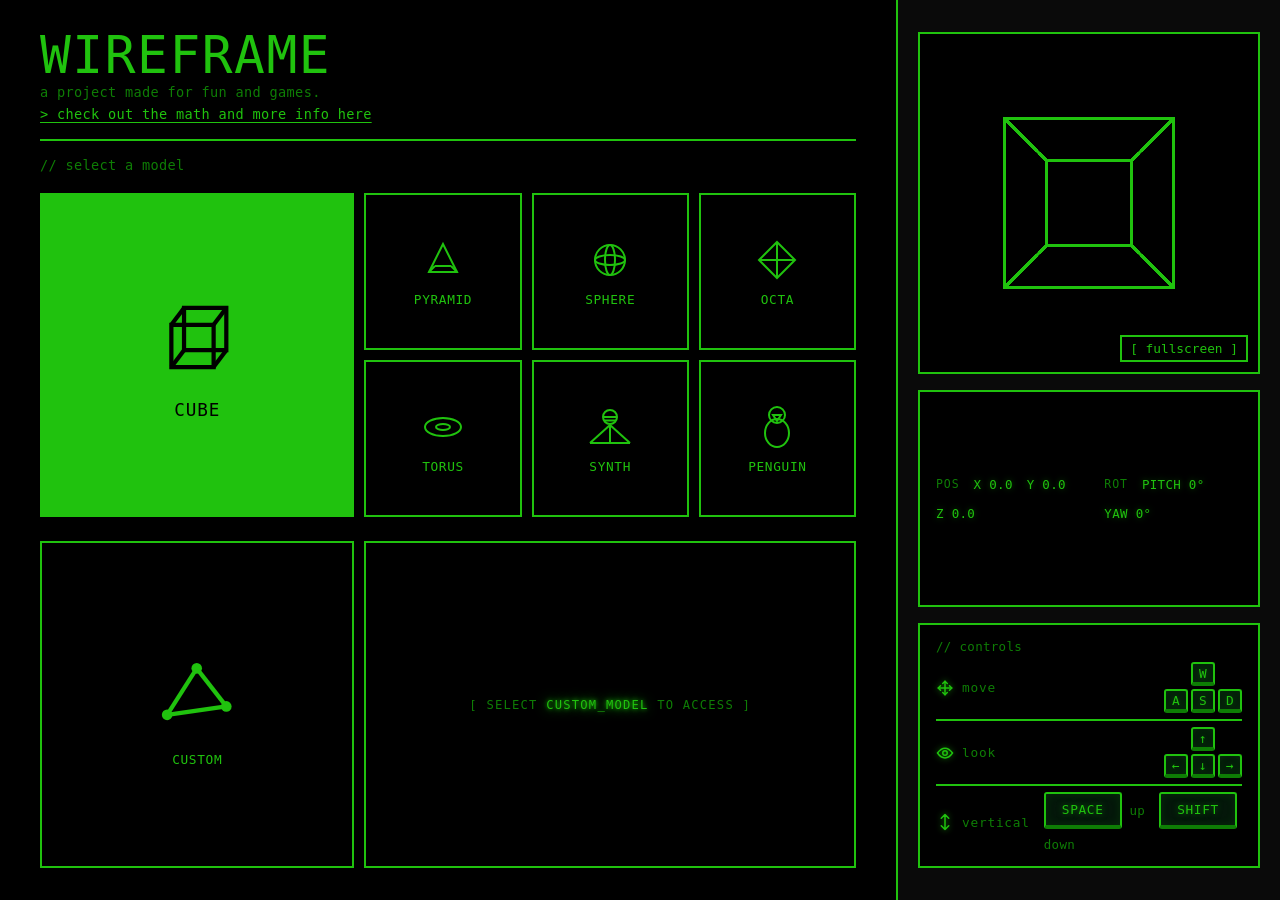
==== commit 2977767e: "vertical movement is now perfectly 'normal'" ====
--- a/public/main_page.html
+++ b/public/main_page.html
@@ -194,6 +194,20 @@
 
             </div>
 
+            <div class="readout" id="cameraReadout" aria-label="Camera position and rotation readout">
+                <span class="readout__group">
+                    <span class="readout__label">POS</span>
+                    <span class="readout__value" id="readoutPosX">X&nbsp;0.0</span>
+                    <span class="readout__value" id="readoutPosY">Y&nbsp;0.0</span>
+                    <span class="readout__value" id="readoutPosZ">Z&nbsp;0.0</span>
+                </span>
+                <span class="readout__group">
+                    <span class="readout__label">ROT</span>
+                    <span class="readout__value" id="readoutPitch">PITCH&nbsp;0&deg;</span>
+                    <span class="readout__value" id="readoutYaw">YAW&nbsp;0&deg;</span>
+                </span>
+            </div>
+
             <div class="controls">
 
                 <p class="controls__title">// controls</p>
--- a/public/style.css
+++ b/public/style.css
@@ -616,6 +616,49 @@
     right: 10px;
 }
 
+/* --- middle strip: camera readout ---
+   flex-grow eats exactly whatever room is left between the viewport
+   and controls, so the gap above the viewport and the gap below the
+   controls stay equal no matter the screen height - no magic number
+   needed. */
+
+.readout {
+    display: flex;
+    align-items: center;
+    justify-content: space-between;
+    flex: 1 1 auto;
+    min-height: 32px;
+    gap: 12px;
+    padding: 0 16px;
+    background: #000000;
+    border: 2px solid var(--green);
+    border-radius: 0;
+    width: min(100%, 46vh);
+    align-self: center;
+    overflow: hidden;
+}
+
+.readout__group {
+    display: flex;
+    align-items: center;
+    gap: 14px;
+    min-width: 0;
+    flex-wrap: wrap;
+}
+
+.readout__label {
+    font-size: 0.72rem;
+    color: var(--text-muted);
+    letter-spacing: 0.08em;
+}
+
+.readout__value {
+    font-size: 0.78rem;
+    color: var(--green);
+    text-shadow: 0 0 6px rgba(32, 194, 14, 0.45);
+    white-space: nowrap;
+}
+
 /* --- bottom half: controls --- */
 
 .controls {
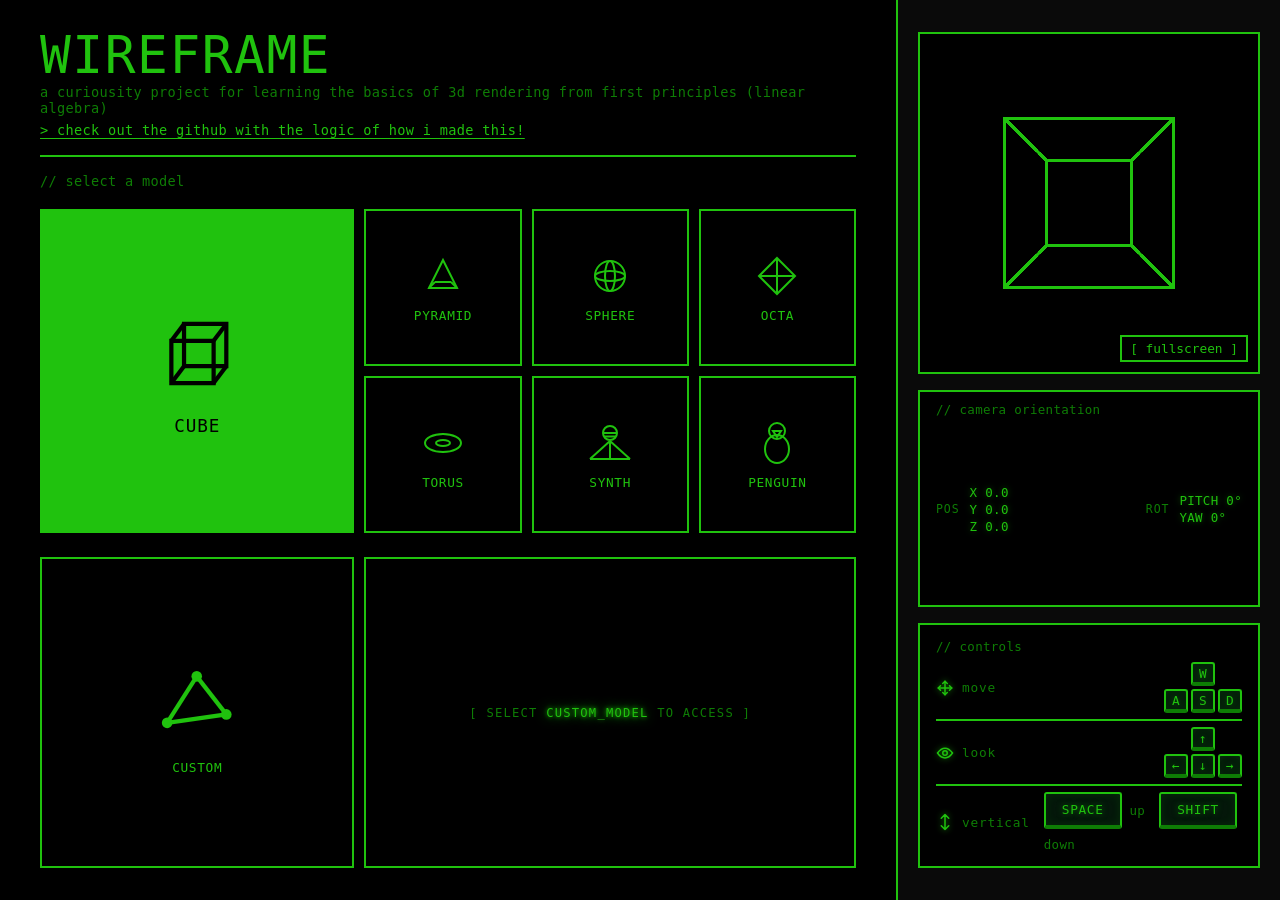
==== commit 15e3a1fe: "ui fully done, need to link github, and comment ai use and readme and thats it" ====
--- a/public/main_page.html
+++ b/public/main_page.html
@@ -21,10 +21,13 @@
 
             <header class="brand">
                 <h1 class="brand__title">WIREFRAME</h1>
-                <p class="brand__byline">a project made for fun and games.</p>
+
+                <p class="brand__byline">a curiousity project for learning the basics of 3d rendering from first
+                    principles (linear algebra)</p>
                 <a class="brand__link" href="#" target="_blank" rel="noopener noreferrer">
-                    &gt; check out the math and more info here
+                    &gt; check out the github with the logic of how i made this!
                 </a>
+
             </header>
 
             <div class="rule"></div>
@@ -195,17 +198,27 @@
             </div>
 
             <div class="readout" id="cameraReadout" aria-label="Camera position and rotation readout">
-                <span class="readout__group">
-                    <span class="readout__label">POS</span>
-                    <span class="readout__value" id="readoutPosX">X&nbsp;0.0</span>
-                    <span class="readout__value" id="readoutPosY">Y&nbsp;0.0</span>
-                    <span class="readout__value" id="readoutPosZ">Z&nbsp;0.0</span>
-                </span>
-                <span class="readout__group">
-                    <span class="readout__label">ROT</span>
-                    <span class="readout__value" id="readoutPitch">PITCH&nbsp;0&deg;</span>
-                    <span class="readout__value" id="readoutYaw">YAW&nbsp;0&deg;</span>
-                </span>
+
+                <p class="readout__title">// camera orientation</p>
+
+                <div class="readout__body">
+                    <span class="readout__group">
+                        <span class="readout__label">POS</span>
+                        <span class="readout__values">
+                            <span class="readout__value" id="readoutPosX">X&nbsp;0.0</span>
+                            <span class="readout__value" id="readoutPosY">Y&nbsp;0.0</span>
+                            <span class="readout__value" id="readoutPosZ">Z&nbsp;0.0</span>
+                        </span>
+                    </span>
+                    <span class="readout__group">
+                        <span class="readout__label">ROT</span>
+                        <span class="readout__values">
+                            <span class="readout__value" id="readoutPitch">PITCH&nbsp;0&deg;</span>
+                            <span class="readout__value" id="readoutYaw">YAW&nbsp;0&deg;</span>
+                        </span>
+                    </span>
+                </div>
+
             </div>
 
             <div class="controls">
--- a/public/style.css
+++ b/public/style.css
@@ -624,32 +624,56 @@
 
 .readout {
     display: flex;
-    align-items: center;
-    justify-content: space-between;
+    flex-direction: column;
+    gap: 6px;
     flex: 1 1 auto;
     min-height: 32px;
-    gap: 12px;
-    padding: 0 16px;
+    padding: 10px 16px;
     background: #000000;
     border: 2px solid var(--green);
     border-radius: 0;
     width: min(100%, 46vh);
     align-self: center;
-    overflow: hidden;
+}
+
+.readout__title {
+    flex: 0 0 auto;
+    margin: 0;
+    font-size: 0.78rem;
+    color: var(--text-muted);
+}
+
+.readout__body {
+    display: flex;
+    flex: 1 1 auto;
+    align-items: center;
+    justify-content: space-between;
+    row-gap: 10px;
+    column-gap: 20px;
+    flex-wrap: wrap;
 }
 
 .readout__group {
     display: flex;
     align-items: center;
-    gap: 14px;
+    gap: 10px;
     min-width: 0;
-    flex-wrap: wrap;
 }
 
 .readout__label {
     font-size: 0.72rem;
     color: var(--text-muted);
     letter-spacing: 0.08em;
+}
+
+/* X/Y/Z (or PITCH/YAW) stack in a column under their POS/ROT label
+   instead of running inline - keeps each group compact so it wraps
+   as a single unit on narrow screens rather than getting clipped. */
+.readout__values {
+    display: flex;
+    flex-direction: column;
+    align-items: flex-start;
+    gap: 2px;
 }
 
 .readout__value {
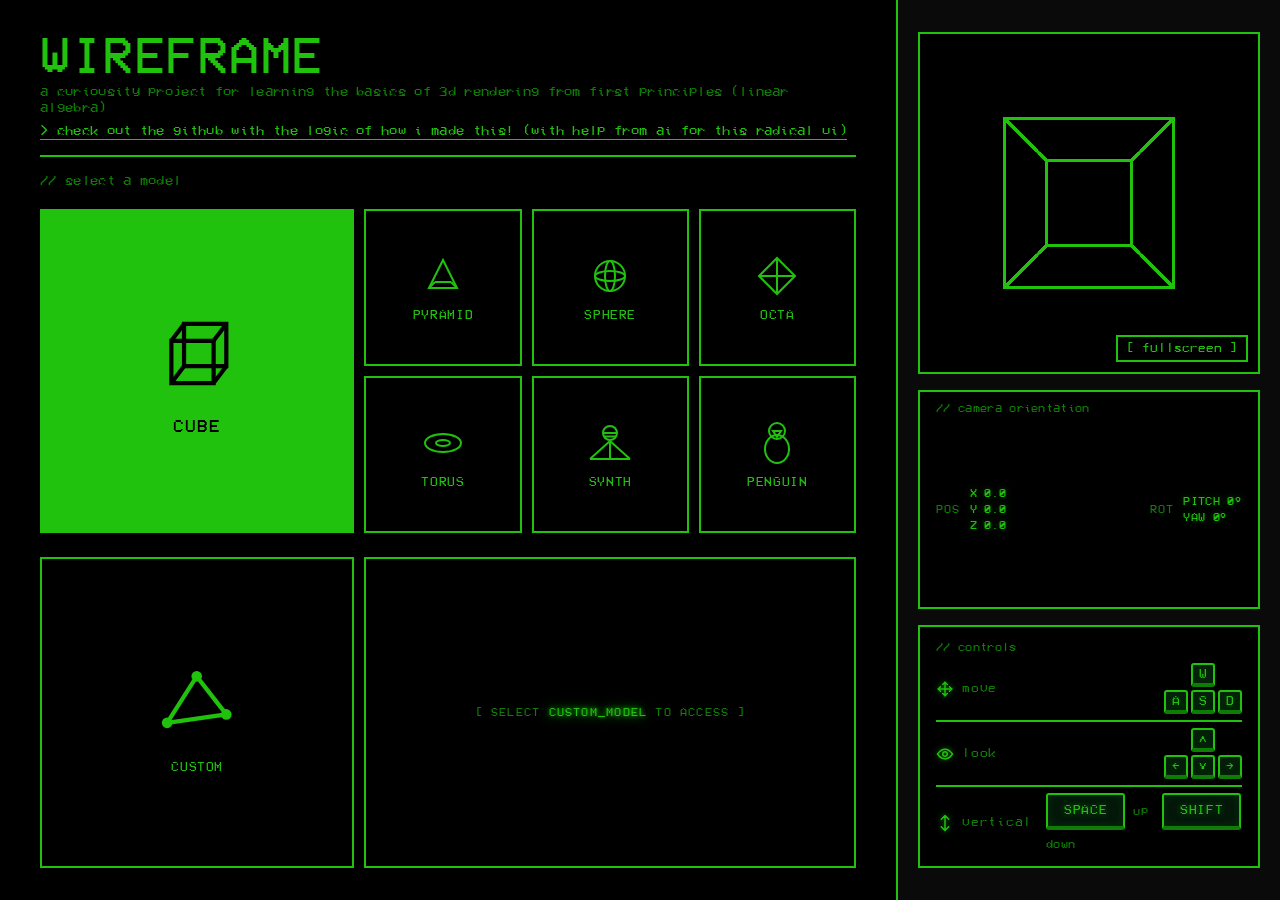
==== commit 8556f0ee: "frontend super complete!" ====
--- a/public/main_page.html
+++ b/public/main_page.html
@@ -1,43 +1,39 @@
+<!--
+████████████████████████████████████████████████████████████████████████████████████████
+███  THE FINAL VERSION OF THIS FILE WAS ALMOST ENTIRELY WRITTEN BY AI (CLAUDE; ~95%) ███
+████████████████████████████████████████████████████████████████████████████████████████
+-->
+
 <!DOCTYPE html>
 <html lang="en">
 
 <head>
     <meta charset="UTF-8">
     <meta name="viewport" content="width=device-width, initial-scale=1.0">
-    <title>Wireframe Renderer</title>
-
+    <title>wireframe</title>
     <link rel="stylesheet" href="style.css">
+    <link rel="icon" type="image/jpeg" href="logo.jpeg">
 </head>
 
 <body>
-
     <div class="app">
-
-        <!-- ============================================ -->
-        <!-- INFO COLUMN (~2/3 width)                      -->
-        <!-- ============================================ -->
-
         <section class="info">
-
             <header class="brand">
                 <h1 class="brand__title">WIREFRAME</h1>
-
                 <p class="brand__byline">a curiousity project for learning the basics of 3d rendering from first
                     principles (linear algebra)</p>
-                <a class="brand__link" href="#" target="_blank" rel="noopener noreferrer">
-                    &gt; check out the github with the logic of how i made this!
+                <a class="brand__link" href="https://github.com/mike-pwns/wireframe" target="_">
+                    &gt; check out the github with the logic of how i made this! (with help from ai for this radical
+                    ui)
                 </a>
-
             </header>
 
             <div class="rule"></div>
 
             <nav class="gallery" aria-label="Model selector">
-
                 <p class="gallery__label">// select a model</p>
 
                 <div class="gallery__grid" id="gallery">
-
                     <button class="gallery__item gallery__item--big is-active" data-model-id="0" data-model-name="CUBE">
                         <svg class="gallery__icon" viewBox="0 0 48 48" fill="none" stroke="currentColor"
                             stroke-width="2">
@@ -129,7 +125,6 @@
                     </button>
 
                     <div class="gallery__panel" id="customPanel" aria-label="Custom model builder">
-
                         <div class="gallery__panel-locked" id="panelLocked" aria-hidden="true">
                             <span class="gallery__panel-locked-text">[ select
                                 <span class="gallery__panel-locked-accent">custom_model</span>
@@ -137,12 +132,10 @@
                         </div>
 
                         <div class="gallery__panel-content" id="panelContent">
-
                             <div class="gallery__panel-col">
                                 <div class="builder__section-head">
                                     <span class="builder__section-title">points</span>
                                 </div>
-
                                 <div class="builder__new-point">
                                     <input type="number" class="builder__coord" id="newPointX" step="0.1" value="0"
                                         aria-label="New point x coordinate" placeholder="x">
@@ -152,7 +145,6 @@
                                         aria-label="New point z coordinate" placeholder="z">
                                     <button class="builder__add-btn" id="addPointBtn">add</button>
                                 </div>
-
                                 <div class="builder__list" id="pointList"></div>
                             </div>
 
@@ -160,7 +152,6 @@
                                 <div class="builder__section-head">
                                     <span class="builder__section-title">edges</span>
                                 </div>
-
                                 <div class="builder__edge-form">
                                     <select class="builder__select" id="edgeStartSelect"
                                         aria-label="Start vertex"></select>
@@ -168,39 +159,22 @@
                                     <select class="builder__select" id="edgeEndSelect" aria-label="End vertex"></select>
                                     <button class="builder__add-btn" id="connectBtn">connect</button>
                                 </div>
-
                                 <div class="builder__list" id="edgeList"></div>
                             </div>
-
                         </div>
-
-                    </div>
-
-                </div>
-
+                    </div>
+                </div>
             </nav>
-
         </section>
 
-        <!-- ============================================ -->
-        <!-- SIMULATION COLUMN (~1/3 width)                -->
-        <!-- top half: viewport. bottom half: controls     -->
-        <!-- ============================================ -->
-
         <section class="simulation">
-
             <div class="viewport__frame" id="viewportFrame">
-
                 <canvas id="canvas" width="1024" height="1024"></canvas>
-
                 <button id="fullscreenToggle" class="viewport__btn viewport__btn--fullscreen">[ fullscreen ]</button>
-
             </div>
 
             <div class="readout" id="cameraReadout" aria-label="Camera position and rotation readout">
-
                 <p class="readout__title">// camera orientation</p>
-
                 <div class="readout__body">
                     <span class="readout__group">
                         <span class="readout__label">POS</span>
@@ -218,11 +192,9 @@
                         </span>
                     </span>
                 </div>
-
             </div>
 
             <div class="controls">
-
                 <p class="controls__title">// controls</p>
 
                 <div class="controls__section">
@@ -282,17 +254,11 @@
                         <span class="controls__row-label">down</span>
                     </div>
                 </div>
-
-            </div>
-
+            </div>
         </section>
-
     </div>
 
-    <!-- fullscreen overlay target - viewport frame gets moved in by JS,
-         the guide below is static and just rides along with .is-active -->
     <div class="fullscreen-overlay" id="fullscreenOverlay">
-
         <div class="fullscreen-guide">
             <div class="fullscreen-guide__row">
                 <kbd>W</kbd><kbd>A</kbd><kbd>S</kbd><kbd>D</kbd>
@@ -311,12 +277,10 @@
                 <span class="fullscreen-guide__label">down</span>
             </div>
         </div>
-
     </div>
 
     <script src="renderer.js"></script>
     <script src="renderer_interface.js"></script>
-
 </body>
 
 </html>
--- a/public/style.css
+++ b/public/style.css
@@ -1,6 +1,8 @@
-/* ====================================================
-   FONT
-   ==================================================== */
+/*
+█████████████████████████████████████████████████████████████████████████████████
+███  THE FINAL VERSION OF THIS FILE WAS WRITTEN ENTIRELY BY AI (CLAUDE); 100% ███
+█████████████████████████████████████████████████████████████████████████████████
+*/
 
 @font-face {
     font-family: 'VCR OSD Mono';
@@ -9,31 +11,18 @@
     font-style: normal;
 }
 
-/* ====================================================
-   TOKENS
-   ==================================================== */
-
 :root {
     --bg-page: #000000;
     --bg-panel: #0a0a0a;
     --bg-inset: #000000;
-
     --green: #20C20E;
     --border: #20C20E;
-
     --text: #20C20E;
     --text-muted: #0e7d05;
-
     --mono: 'VCR OSD Mono', ui-monospace, 'SF Mono', Consolas, monospace;
 }
 
-/* ====================================================
-   RESET / BASE - locked to viewport, no page scroll
-   ==================================================== */
-
-* {
-    box-sizing: border-box;
-}
+* { box-sizing: border-box; }
 
 html, body {
     margin: 0;
@@ -49,25 +38,11 @@
     letter-spacing: 0.02em;
 }
 
-a {
-    color: inherit;
-}
-
-button {
-    font-family: inherit;
-    cursor: pointer;
-}
-
-:focus-visible {
-    outline: 2px solid var(--green);
-    outline-offset: 2px;
-}
-
-/* ====================================================
-   LAYOUT: info column ~2/3, simulation column ~1/3
-   fixed to viewport height - nothing scrolls or grows
-   ==================================================== */
-
+a { color: inherit; }
+button { font-family: inherit; cursor: pointer; }
+:focus-visible { outline: 2px solid var(--green); outline-offset: 2px; }
+
+/* [AI] LAYOUT */
 .app {
     display: grid;
     grid-template-columns: 7fr 3fr;
@@ -77,21 +52,11 @@
 }
 
 @media (max-width: 900px) {
-    .app {
-        grid-template-columns: 1fr;
-        height: auto;
-        overflow: auto;
-    }
-
-    html, body {
-        overflow: auto;
-    }
-}
-
-/* ====================================================
-   INFO COLUMN
-   ==================================================== */
-
+    .app { grid-template-columns: 1fr; height: auto; overflow: auto; }
+    html, body { overflow: auto; }
+}
+
+/* [AI] INFO COLUMN */
 .info {
     padding: 32px 40px;
     display: flex;
@@ -104,19 +69,10 @@
 }
 
 @media (max-width: 900px) {
-    .info {
-        padding: 28px 20px;
-        order: 2;
-        height: auto;
-        overflow: visible;
-    }
-}
-
-/* --- brand / wordmark --- */
-
-.brand {
-    flex: 0 0 auto;
-}
+    .info { padding: 28px 20px; order: 2; height: auto; overflow: visible; }
+}
+
+.brand { flex: 0 0 auto; }
 
 .brand__title {
     margin: 0 0 6px;
@@ -127,11 +83,7 @@
     color: var(--green);
 }
 
-.brand__byline {
-    margin: 0 0 4px;
-    font-size: 0.85rem;
-    color: var(--text-muted);
-}
+.brand__byline { margin: 0 0 4px; font-size: 0.85rem; color: var(--text-muted); }
 
 .brand__link {
     display: inline-block;
@@ -141,16 +93,9 @@
     color: var(--green);
 }
 
-/* --- divider --- */
-
-.rule {
-    flex: 0 0 auto;
-    height: 2px;
-    background: var(--green);
-}
-
-/* --- gallery: 1 big square + 3x2 small squares + custom row --- */
-
+.rule { flex: 0 0 auto; height: 2px; background: var(--green); }
+
+/* [AI] GALLERY */
 .gallery {
     flex: 1 1 auto;
     display: flex;
@@ -159,11 +104,7 @@
     min-height: 0;
 }
 
-.gallery__label {
-    margin: 0 0 10px;
-    font-size: 0.85rem;
-    color: var(--text-muted);
-}
+.gallery__label { margin: 0 0 10px; font-size: 0.85rem; color: var(--text-muted); }
 
 .gallery__grid {
     display: grid;
@@ -187,51 +128,23 @@
 .gallery__item:nth-of-type(7) { grid-area: f; }
 .gallery__item:nth-of-type(8) { grid-area: custom; margin-top: 14px; }
 
-/* small squares keep a 1:1 shape - the grid rows then size themselves
-   off that, instead of needing a fixed-height container. */
 .gallery__item:nth-of-type(2),
 .gallery__item:nth-of-type(3),
 .gallery__item:nth-of-type(4),
 .gallery__item:nth-of-type(5),
 .gallery__item:nth-of-type(6),
-.gallery__item:nth-of-type(7) {
-    aspect-ratio: 1 / 1;
-}
-
-/* the bottom row (TORUS, SYNTHSCAPE, PENGUIN) would otherwise center
-   vertically in its grid row - pin it to the bottom so it lines up
-   with the CUBE button's bottom edge */
+.gallery__item:nth-of-type(7) { aspect-ratio: 1 / 1; }
+
 .gallery__item:nth-of-type(5),
 .gallery__item:nth-of-type(6),
-.gallery__item:nth-of-type(7) {
-    align-self: end;
-}
+.gallery__item:nth-of-type(7) { align-self: end; }
 
 @media (max-width: 600px) {
-    .gallery__grid {
-        grid-template-columns: repeat(2, 1fr);
-        grid-template-rows: none;
-        grid-template-areas: none;
-    }
-
-    .gallery__item:nth-of-type(n) {
-        grid-area: auto;
-    }
-
-    .gallery__item {
-        aspect-ratio: 1 / 1;
-    }
-
-    .gallery__item--big {
-        grid-column: span 2;
-        aspect-ratio: 2 / 1;
-        flex-direction: column;
-    }
-
-    .gallery__panel {
-        grid-column: span 2;
-        flex-direction: column;
-    }
+    .gallery__grid { grid-template-columns: repeat(2, 1fr); grid-template-rows: none; grid-template-areas: none; }
+    .gallery__item:nth-of-type(n) { grid-area: auto; }
+    .gallery__item { aspect-ratio: 1 / 1; }
+    .gallery__item--big { grid-column: span 2; aspect-ratio: 2 / 1; flex-direction: column; }
+    .gallery__panel { grid-column: span 2; flex-direction: column; }
 }
 
 .gallery__item {
@@ -248,9 +161,7 @@
     min-width: 0;
 }
 
-.gallery__item:hover {
-    background: #0a1f08;
-}
+.gallery__item:hover { background: #0a1f08; }
 
 .gallery__item.is-active {
     background: var(--green);
@@ -258,8 +169,6 @@
     color: #000000;
 }
 
-/* --- compact points/edges panel, sits beside the CUSTOM tile --- */
-
 .gallery__panel {
     grid-area: panel;
     position: relative;
@@ -282,9 +191,7 @@
     padding: 10px;
 }
 
-.gallery__panel.is-unlocked .gallery__panel-locked {
-    display: none;
-}
+.gallery__panel.is-unlocked .gallery__panel-locked { display: none; }
 
 .gallery__panel-locked-text {
     font-size: 0.76rem;
@@ -312,9 +219,7 @@
     min-height: 0;
 }
 
-.gallery__panel.is-unlocked .gallery__panel-content {
-    display: flex;
-}
+.gallery__panel.is-unlocked .gallery__panel-content { display: flex; }
 
 .gallery__panel-col {
     display: flex;
@@ -325,95 +230,25 @@
     gap: 6px;
 }
 
-.gallery__panel .builder__section-title {
-    font-size: 0.7rem;
-}
-
-.gallery__panel .builder__new-point {
-    gap: 4px;
-}
-
+.gallery__panel .builder__section-title { font-size: 0.7rem; }
+.gallery__panel .builder__new-point { gap: 4px; }
 .gallery__panel .builder__coord,
-.gallery__panel .builder__select {
-    font-size: 0.68rem;
-    padding: 3px 4px;
-}
-
-.gallery__panel .builder__add-btn {
-    font-size: 0.66rem;
-    padding: 3px 6px;
-}
-
-.gallery__panel .builder__row {
-    padding: 4px 6px;
-    gap: 6px;
-}
-
-.gallery__panel .builder__list {
-    flex: 1 1 auto;
-    min-height: 0;
-}
-
-.gallery__panel .builder__delete {
-    width: 20px;
-    height: 20px;
-    font-size: 0.85rem;
-}
-
-.gallery__icon {
-    width: 34%;
-    height: auto;
-    max-height: 40%;
-    flex-shrink: 1;
-}
-
-.gallery__item--big .gallery__icon {
-    max-height: 34%;
-}
-
-.gallery__caption {
-    font-size: 0.8rem;
-    letter-spacing: 0.05em;
-}
-
-.gallery__item--big .gallery__caption {
-    font-size: 1.1rem;
-}
-
-/* ====================================================
-   BUILDER (make your own model)
-   ==================================================== */
-
-.builder {
-    display: flex;
-    flex-direction: column;
-    flex: 1 1 auto;
-    min-height: 0;
-    gap: 10px;
-}
-
-.builder__panel {
-    display: flex;
-    flex-direction: column;
-    flex: 1 1 auto;
-    min-height: 0;
-    gap: 14px;
-}
-
-.builder__section {
-    display: flex;
-    flex-direction: column;
-    flex: 1 1 0;
-    min-height: 0;
-    gap: 8px;
-}
-
-.builder__section-head {
-    display: flex;
-    align-items: center;
-    justify-content: space-between;
-    gap: 12px;
-}
+.gallery__panel .builder__select { font-size: 0.68rem; padding: 3px 4px; }
+.gallery__panel .builder__add-btn { font-size: 0.66rem; padding: 3px 6px; }
+.gallery__panel .builder__row { padding: 4px 6px; gap: 6px; }
+.gallery__panel .builder__list { flex: 1 1 auto; min-height: 0; }
+.gallery__panel .builder__delete { width: 20px; height: 20px; font-size: 0.85rem; }
+
+.gallery__icon { width: 34%; height: auto; max-height: 40%; flex-shrink: 1; }
+.gallery__item--big .gallery__icon { max-height: 34%; }
+.gallery__caption { font-size: 0.8rem; letter-spacing: 0.05em; }
+.gallery__item--big .gallery__caption { font-size: 1.1rem; }
+
+/* [AI] BUILDER */
+.builder { display: flex; flex-direction: column; flex: 1 1 auto; min-height: 0; gap: 10px; }
+.builder__panel { display: flex; flex-direction: column; flex: 1 1 auto; min-height: 0; gap: 14px; }
+.builder__section { display: flex; flex-direction: column; flex: 1 1 0; min-height: 0; gap: 8px; }
+.builder__section-head { display: flex; align-items: center; justify-content: space-between; gap: 12px; }
 
 .builder__section-title {
     font-size: 0.82rem;
@@ -422,11 +257,7 @@
     letter-spacing: 0.05em;
 }
 
-.builder__new-point {
-    display: grid;
-    grid-template-columns: 1fr 1fr 1fr auto;
-    gap: 8px;
-}
+.builder__new-point { display: grid; grid-template-columns: 1fr 1fr 1fr auto; gap: 8px; }
 
 .builder__add-btn {
     background: #000000;
@@ -439,10 +270,7 @@
     white-space: nowrap;
 }
 
-.builder__add-btn:hover {
-    background: var(--green);
-    color: #000000;
-}
+.builder__add-btn:hover { background: var(--green); color: #000000; }
 
 .builder__list {
     display: flex;
@@ -453,12 +281,7 @@
     overflow-y: auto;
 }
 
-.builder__empty {
-    margin: 0;
-    padding: 10px 0;
-    font-size: 0.82rem;
-    color: var(--text-muted);
-}
+.builder__empty { margin: 0; padding: 10px 0; font-size: 0.82rem; color: var(--text-muted); }
 
 .builder__row {
     display: grid;
@@ -471,17 +294,8 @@
     flex: 0 0 auto;
 }
 
-.builder__row-label {
-    font-size: 0.8rem;
-    color: var(--text-muted);
-    white-space: nowrap;
-}
-
-/* edge rows only have a label + delete button, so let the label span
-   the coordinate columns instead of leaving them empty */
-#edgeList .builder__row {
-    grid-template-columns: 1fr auto;
-}
+.builder__row-label { font-size: 0.8rem; color: var(--text-muted); white-space: nowrap; }
+#edgeList .builder__row { grid-template-columns: 1fr auto; }
 
 .builder__coord {
     width: 100%;
@@ -495,9 +309,7 @@
     padding: 4px 6px;
 }
 
-.builder__coord:focus {
-    border-color: var(--green);
-}
+.builder__coord:focus { border-color: var(--green); }
 
 .builder__delete {
     display: flex;
@@ -514,17 +326,8 @@
     padding: 0;
 }
 
-.builder__delete:hover {
-    background: var(--green);
-    border-color: var(--green);
-    color: #000000;
-}
-
-.builder__edge-form {
-    display: flex;
-    align-items: center;
-    gap: 8px;
-}
+.builder__delete:hover { background: var(--green); border-color: var(--green); color: #000000; }
+.builder__edge-form { display: flex; align-items: center; gap: 8px; }
 
 .builder__select {
     flex: 1;
@@ -538,19 +341,10 @@
     padding: 5px 6px;
 }
 
-.builder__select:focus {
-    border-color: var(--green);
-}
-
-.builder__edge-arrow {
-    color: var(--text-muted);
-}
-
-/* ====================================================
-   SIMULATION COLUMN
-   top half: viewport / bottom half: controls
-   ==================================================== */
-
+.builder__select:focus { border-color: var(--green); }
+.builder__edge-arrow { color: var(--text-muted); }
+
+/* [AI] SIMULATION COLUMN */
 .simulation {
     background: var(--bg-panel);
     border-left: 2px solid var(--green);
@@ -565,16 +359,8 @@
 }
 
 @media (max-width: 900px) {
-    .simulation {
-        border-left: none;
-        border-top: 2px solid var(--green);
-        order: 1;
-        height: auto;
-        overflow: visible;
-    }
-}
-
-/* --- top half: the viewport itself --- */
+    .simulation { border-left: none; border-top: 2px solid var(--green); order: 1; height: auto; overflow: visible; }
+}
 
 .viewport__frame {
     position: relative;
@@ -587,13 +373,7 @@
     align-self: center;
 }
 
-canvas {
-    display: block;
-    width: 100%;
-    height: 100%;
-    background: #000;
-    image-rendering: pixelated;
-}
+canvas { display: block; width: 100%; height: 100%; background: #000; image-rendering: pixelated; }
 
 .viewport__btn {
     background: #000000;
@@ -605,22 +385,8 @@
     padding: 4px 8px;
 }
 
-.viewport__btn:hover {
-    background: var(--green);
-    color: #000000;
-}
-
-.viewport__btn--fullscreen {
-    position: absolute;
-    bottom: 10px;
-    right: 10px;
-}
-
-/* --- middle strip: camera readout ---
-   flex-grow eats exactly whatever room is left between the viewport
-   and controls, so the gap above the viewport and the gap below the
-   controls stay equal no matter the screen height - no magic number
-   needed. */
+.viewport__btn:hover { background: var(--green); color: #000000; }
+.viewport__btn--fullscreen { position: absolute; bottom: 10px; right: 10px; }
 
 .readout {
     display: flex;
@@ -636,12 +402,7 @@
     align-self: center;
 }
 
-.readout__title {
-    flex: 0 0 auto;
-    margin: 0;
-    font-size: 0.78rem;
-    color: var(--text-muted);
-}
+.readout__title { flex: 0 0 auto; margin: 0; font-size: 0.78rem; color: var(--text-muted); }
 
 .readout__body {
     display: flex;
@@ -653,28 +414,9 @@
     flex-wrap: wrap;
 }
 
-.readout__group {
-    display: flex;
-    align-items: center;
-    gap: 10px;
-    min-width: 0;
-}
-
-.readout__label {
-    font-size: 0.72rem;
-    color: var(--text-muted);
-    letter-spacing: 0.08em;
-}
-
-/* X/Y/Z (or PITCH/YAW) stack in a column under their POS/ROT label
-   instead of running inline - keeps each group compact so it wraps
-   as a single unit on narrow screens rather than getting clipped. */
-.readout__values {
-    display: flex;
-    flex-direction: column;
-    align-items: flex-start;
-    gap: 2px;
-}
+.readout__group { display: flex; align-items: center; gap: 10px; min-width: 0; }
+.readout__label { font-size: 0.72rem; color: var(--text-muted); letter-spacing: 0.08em; }
+.readout__values { display: flex; flex-direction: column; align-items: flex-start; gap: 2px; }
 
 .readout__value {
     font-size: 0.78rem;
@@ -682,8 +424,6 @@
     text-shadow: 0 0 6px rgba(32, 194, 14, 0.45);
     white-space: nowrap;
 }
-
-/* --- bottom half: controls --- */
 
 .controls {
     display: flex;
@@ -701,11 +441,7 @@
     align-self: center;
 }
 
-.controls__title {
-    margin: 0 0 2px;
-    font-size: 0.78rem;
-    color: var(--text-muted);
-}
+.controls__title { margin: 0 0 2px; font-size: 0.78rem; color: var(--text-muted); }
 
 .controls__section {
     display: flex;
@@ -716,18 +452,8 @@
     border-bottom: 2px solid var(--green);
 }
 
-.controls__section--last {
-    padding-bottom: 0;
-    border-bottom: none;
-}
-
-.controls__section-head {
-    display: flex;
-    align-items: center;
-    gap: 8px;
-    flex: 0 0 auto;
-    min-width: 66px;
-}
+.controls__section--last { padding-bottom: 0; border-bottom: none; }
+.controls__section-head { display: flex; align-items: center; gap: 8px; flex: 0 0 auto; min-width: 66px; }
 
 .controls__icon {
     width: 18px;
@@ -744,30 +470,10 @@
     letter-spacing: 0.06em;
 }
 
-.controls__keypad {
-    display: grid;
-    grid-template-columns: repeat(3, 24px);
-    grid-auto-rows: 24px;
-    gap: 3px;
-}
-
-.controls__key-slot {
-    width: 24px;
-    height: 24px;
-}
-
-.controls__row {
-    display: flex;
-    align-items: center;
-    gap: 8px;
-    flex-wrap: wrap;
-}
-
-.controls__row-label {
-    font-size: 0.78rem;
-    color: var(--text-muted);
-    margin-right: 6px;
-}
+.controls__keypad { display: grid; grid-template-columns: repeat(3, 24px); grid-auto-rows: 24px; gap: 3px; }
+.controls__key-slot { width: 24px; height: 24px; }
+.controls__row { display: flex; align-items: center; gap: 8px; flex-wrap: wrap; }
+.controls__row-label { font-size: 0.78rem; color: var(--text-muted); margin-right: 6px; }
 
 kbd,
 .controls__key {
@@ -785,24 +491,13 @@
     box-shadow: 0 0 10px rgba(32, 194, 14, 0.12) inset;
 }
 
-.controls__key--wide {
-    grid-column: auto;
-    width: auto;
-    height: auto;
-    padding: 8px 16px;
-    letter-spacing: 0.05em;
-}
+.controls__key--wide { grid-column: auto; width: auto; height: auto; padding: 8px 16px; letter-spacing: 0.05em; }
 
 @media (max-width: 900px) {
-    .controls__section {
-        flex-wrap: wrap;
-    }
-}
-
-/* ====================================================
-   FULLSCREEN OVERLAY
-   ==================================================== */
-
+    .controls__section { flex-wrap: wrap; }
+}
+
+/* [AI] FULLSCREEN OVERLAY */
 .fullscreen-overlay {
     display: none;
     position: fixed;
@@ -813,13 +508,8 @@
     justify-content: center;
 }
 
-.fullscreen-overlay.is-active {
-    display: flex;
-}
-
-.fullscreen-overlay .viewport__frame {
-    width: min(96vw, 96vh);
-}
+.fullscreen-overlay.is-active { display: flex; }
+.fullscreen-overlay .viewport__frame { width: min(96vw, 96vh); }
 
 .fullscreen-guide {
     position: absolute;
@@ -834,11 +524,7 @@
     border: 2px solid var(--green);
 }
 
-.fullscreen-guide__row {
-    display: flex;
-    align-items: center;
-    gap: 6px;
-}
+.fullscreen-guide__row { display: flex; align-items: center; gap: 6px; }
 
 .fullscreen-guide__label {
     font-size: 0.78rem;
@@ -847,13 +533,8 @@
     margin-right: 10px;
 }
 
-.fullscreen-guide__row kbd {
-    padding: 4px 8px;
-}
+.fullscreen-guide__row kbd { padding: 4px 8px; }
 
 @media (prefers-reduced-motion: reduce) {
-    * {
-        transition: none !important;
-        animation: none !important;
-    }
-}
+    * { transition: none !important; animation: none !important; }
+}
